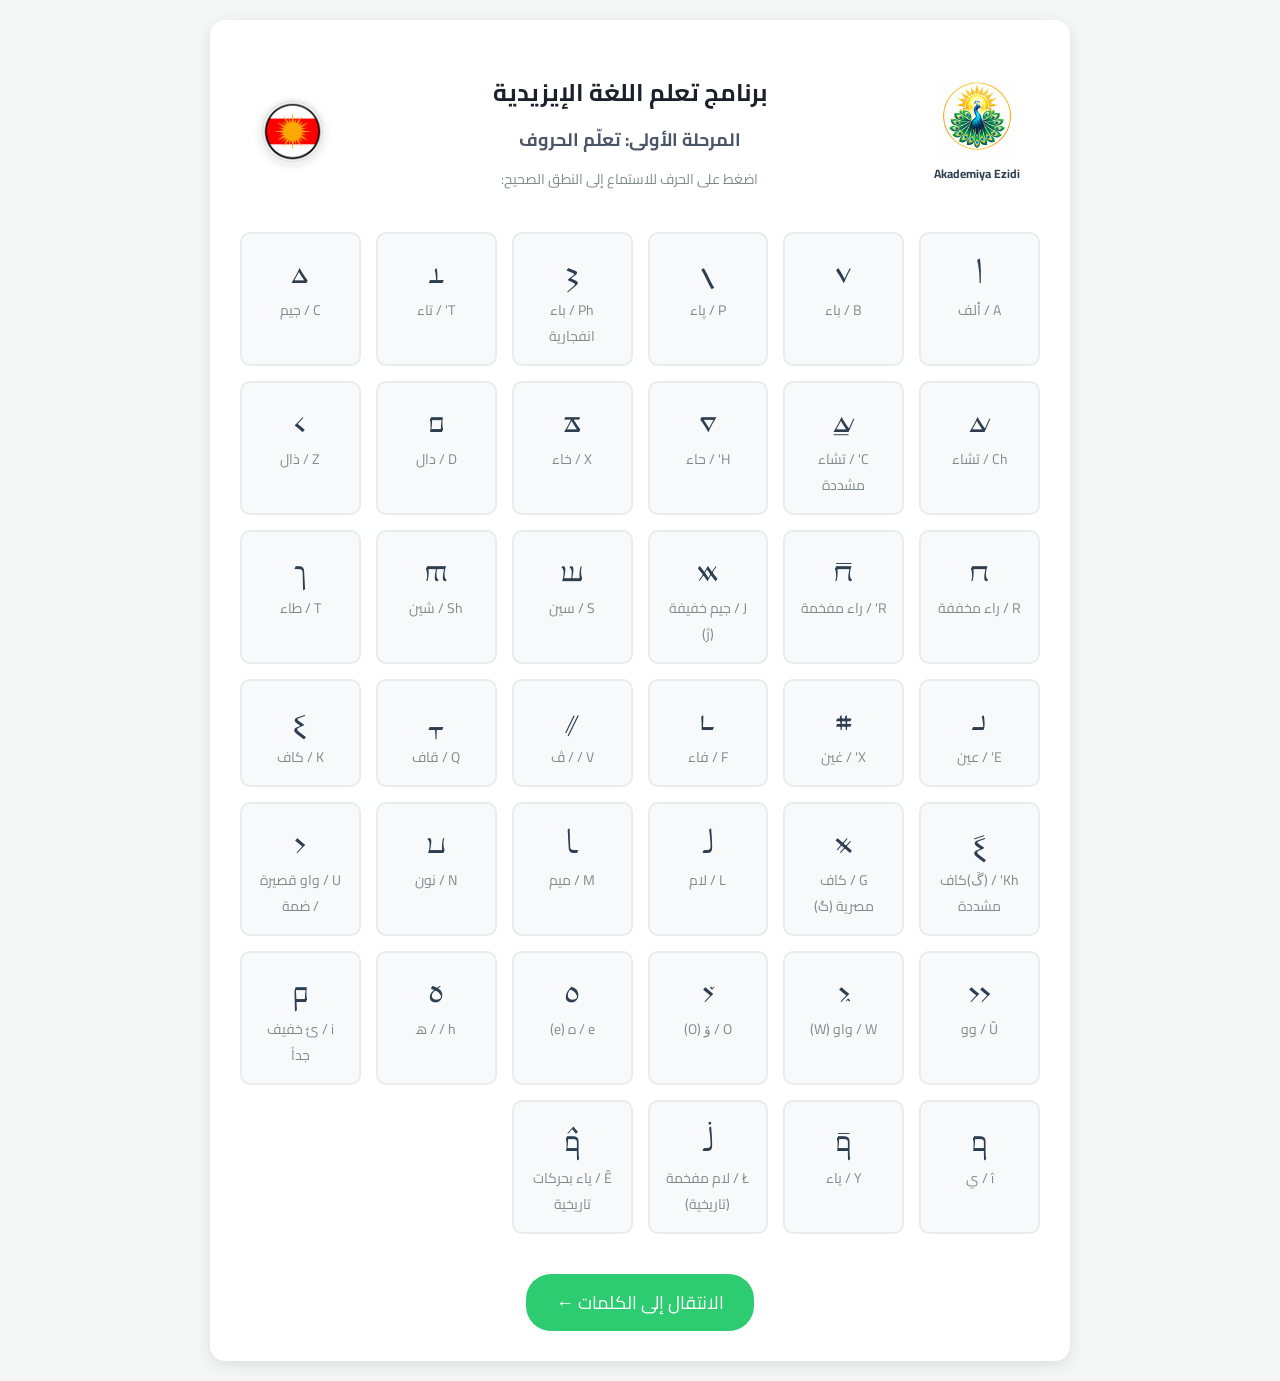
==== index.html @ 557326e5 "Update index.html" ====
<!DOCTYPE html>
<html lang="ku" dir="rtl">
<head>
    <meta charset="UTF-8">
    <meta name="viewport" content="width=device-width, initial-scale=1.0">
    <title>تعلم اللغة الإيزيدية</title>
    <link rel="stylesheet" href="style.css">

    <script async src="https://pagead2.googlesyndication.com/pagead/js/adsbygoogle.js?client=ca-pub-3516282666099519"
     crossorigin="anonymous"></script>
</head>
<body>

    <div class="container">

        <header class="main-header">
            <div class="header-logo-right">
                <img src="images/IMG_20260429_211917_056.jpg" alt="Logo">
                <div class="logo-subtext">Akademiya Ezidi</div>
            </div>

            <div class="header-text-center">
                <h1>برنامج تعلم اللغة الإيزيدية</h1>
                <h2>المرحلة الأولى: تعلّم الحروف</h2>
                <p>اضغط على الحرف للاستماع إلى النطق الصحيح:</p>
            </div>

            <div class="header-logo-left">
                <img src="images/images.jpeg" alt="Flag">
            </div>
        </header>

        <div id="letters-section" class="section active">
            <div class="grid-container" id="letters-grid"></div>
            <button class="btn" onclick="goToWords()">الانتقال إلى الكلمات ←</button>
        </div>

        <div id="words-section" class="section" style="display:none;">
            <h2>المرحلة الثانية: تعلّم الكلمات</h2>
            <p>اضغط على الكلمة للاستماع إلى نطقها:</p>
            <div class="grid-container" id="words-grid"></div>
            <button class="btn" onclick="goToQuiz()">الانتقال إلى الاختبار ←</button>
        </div>

        <div id="quiz-section" class="section" style="display:none;">
            <h2>المرحلة الثالثة: الاختبار (Test)</h2>
            <div class="quiz-container">
                <p id="quiz-question" style="font-size: 20px; font-weight: bold;"></p>
                <div id="quiz-word" class="yezidi-text" style="font-size: 48px; margin: 20px 0;"></div>
                <div class="options-grid" id="quiz-options"></div>
            </div>
            <div id="quiz-result" style="margin-top: 20px; font-size: 18px; font-weight: bold;"></div>
        </div>
    </div>

    <script src="script.js"></script>
</body>
</html>
---- style.css ----
@import url('https://fonts.googleapis.com/css2?family=Cairo:wght@200..1000&display=swap');

@font-face {
  font-family: 'Noto Serif Yezidi';
  src: url('/NotoSerifYezidi-VariableFont_wght.ttf') format('truetype');
  font-weight: 100 900;
  font-style: normal;
}

@font-face {
  font-family: 'YezidiFont';
  src: url('NotoSerifYezidi-VariableFont_wght.ttf') format('truetype');
  font-weight: normal;
  font-style: normal;
}

body {
    font-family: 'Cairo', 'Segoe UI', Tahoma, Geneva, Verdana, sans-serif;
    margin: 0;
    padding: 20px;
    background-color: #f4f7f6;
    min-height: 100vh;
    direction: rtl;
    text-align: center;
    color: #333;
}

.container {
    max-width: 800px;
    margin: 0 auto;
    background: white;
    padding: 30px;
    border-radius: 15px;
    box-shadow: 0 4px 15px rgba(0,0,0,0.1);
}

/* تنسيق الحاوية الرئيسية للهيدر */
.main-header {
    display: flex;
    justify-content: space-between; 
    align-items: center;            
    padding: 20px;
    background-color: #ffffff;      
    margin-bottom: 20px;
    gap: 15px;
}

/* تنسيق النصوص في المنتصف */
.header-text-center {
    text-align: center;
    flex-grow: 1;                   
}

.header-text-center h1 {
    font-size: 24px;
    color: #1a202c;
    margin: 0 0 8px 0;
}

.header-text-center h2 {
    font-size: 18px;
    color: #4a5568;
    margin: 0 0 10px 0;
}

.header-text-center p {
    margin: 0;
    font-size: 14px;
    color: #7f8c8d;
}

/* تنسيق الصور واللوجو */
.header-logo-right, .header-logo-left {
    display: flex;
    flex-direction: column;
    align-items: center;
    justify-content: center;
}

.header-logo-right img {
    max-height: 80px;
    width: auto;
    object-fit: contain;
}

/* النص تحت صورة الطاووس */
.logo-subtext {
    font-family: 'Cairo', sans-serif;
    font-size: 12px;
    font-weight: bold;
    color: #2c3e50;
    margin-top: 5px;
    white-space: nowrap;
}

.header-logo-left img {
    max-height: 65px;
    width: auto;
    object-fit: contain;
    border-radius: 50%;
    box-shadow: 0 2px 8px rgba(0,0,0,0.1);
}

/* تصميم كروت الحروف والكلمات */
.grid-container {
    display: grid;
    grid-template-columns: repeat(auto-fill, minmax(120px, 1fr));
    gap: 15px;
    margin: 20px 0;
}

.card {
    background: #f8f9fa;
    border: 2px solid #e9ecef;
    border-radius: 10px;
    padding: 15px;
    cursor: pointer;
    transition: all 0.2s ease;
}

.card:hover {
    transform: translateY(-3px);
    border-color: #3498db;
    background-color: #e8f4fd;
}

/* تفعيل الخط اليزيدي للرموز */
.yezidi-text {
    font-family: 'YezidiFont', 'Noto Serif Yezidi', sans-serif;
    font-size: 32px;
    color: #2c3e50;
    margin-bottom: 5px;
}

.translation {
    font-size: 14px;
    color: #7f8c8d;
}

/* أزرار التنقل */
.btn {
    background-color: #2ecc71;
    color: white;
    border: none;
    padding: 12px 30px;
    font-size: 18px;
    border-radius: 25px;
    cursor: pointer;
    margin-top: 20px;
    transition: background 0.2s;
    font-family: 'Cairo', sans-serif;
}

.btn:hover {
    background-color: #27ae60;
}

/* تنسيق قسم الاختبار */
.quiz-container {
    background: #f9f9f9;
    padding: 20px;
    border-radius: 10px;
    margin-top: 20px;
}

.options-grid {
    display: grid;
    grid-template-columns: 1fr 1fr;
    gap: 10px;
    margin-top: 20px;
}

.option-btn {
    background: white;
    border: 2px solid #bdc3c7;
    padding: 15px;
    font-size: 16px;
    border-radius: 8px;
    cursor: pointer;
    transition: all 0.2s;
    font-family: 'Cairo', sans-serif;
}

.option-btn:hover {
    border-color: #3498db;
    background: #f0f7fc;
}

/* تنسيق خاص بالجوال والشاشات الصغيرة */
@media (max-width: 600px) {
    body {
        padding: 10px;
    }

    .container {
        padding: 15px;
    }

    .main-header {
        flex-direction: column; 
        text-align: center;
        gap: 12px;
        padding: 10px 0;
    }

    /* تكبير وتوضيح اللوجوهات على الموبايل */
    .header-logo-right img {
        max-height: 90px; 
    }
    
    .header-logo-left img {
        max-height: 80px;
    }

    .header-text-center h1 {
        font-size: 20px;
    }

    .header-text-center h2 {
        font-size: 16px;
    }

    /* ضبط كروت الحروف لتظهر بشكل متناسق جداً عمودين في الموبايل */
    .grid-container {
        grid-template-columns: repeat(2, 1fr);
        gap: 12px;
    }
    
    .options-grid {
        grid-template-columns: 1fr; /* خيارات الاختبار تحت بعض في الموبايل */
    }
}
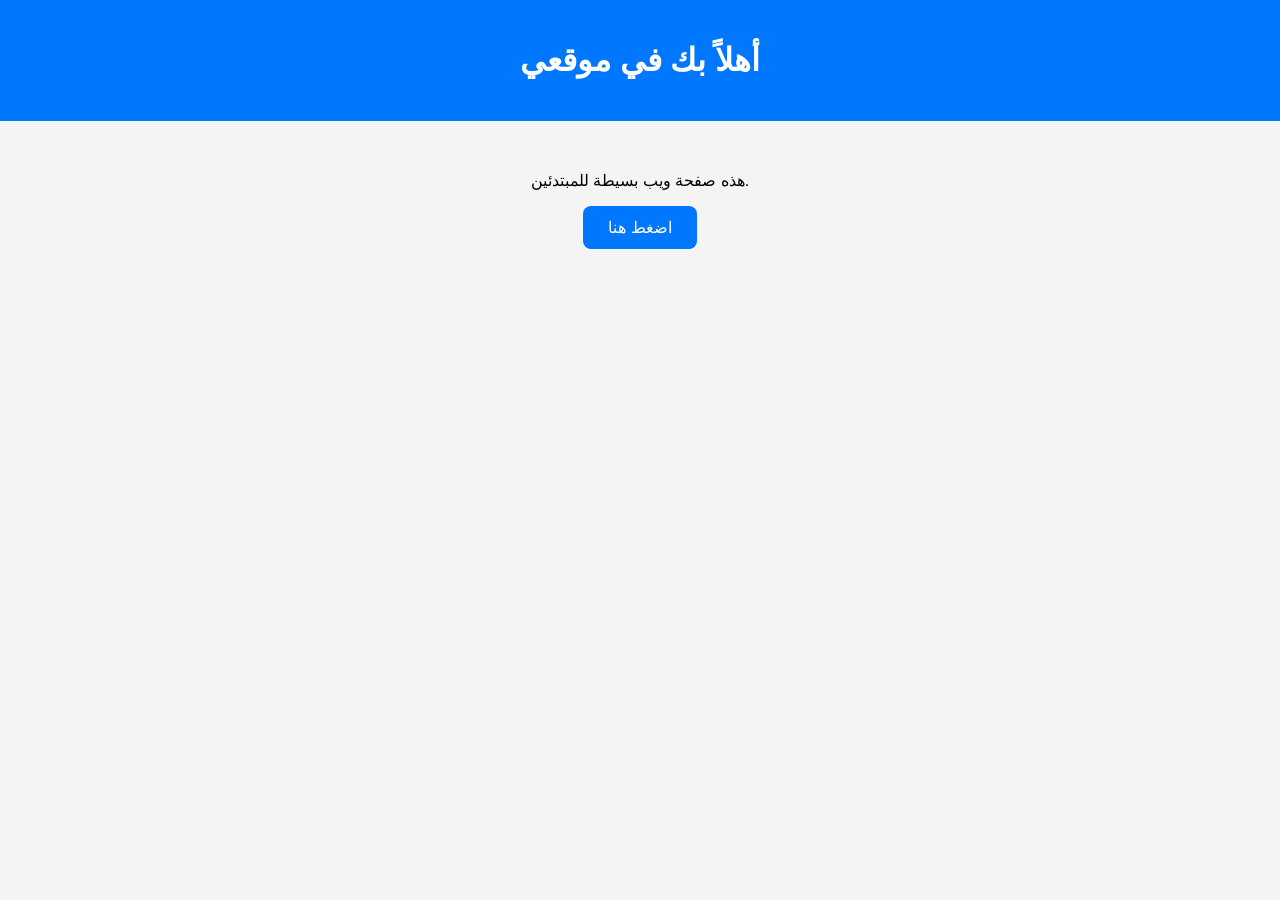
==== commit 7a3eb6e6: "Update index.html" ====
--- a/index.html
+++ b/index.html
@@ -1,58 +1,64 @@
 <!DOCTYPE html>
-<html lang="ku" dir="rtl">
+<html lang="ar">
 <head>
-    <meta charset="UTF-8">
-    <meta name="viewport" content="width=device-width, initial-scale=1.0">
-    <title>تعلم اللغة الإيزيدية</title>
-    <link rel="stylesheet" href="style.css">
+  <meta charset="UTF-8" />
+  <meta name="viewport" content="width=device-width, initial-scale=1.0" />
+  <title>موقعي البسيط</title>
 
-    <script async src="https://pagead2.googlesyndication.com/pagead/js/adsbygoogle.js?client=ca-pub-3516282666099519"
-     crossorigin="anonymous"></script>
+  <style>
+    body {
+      font-family: Arial, sans-serif;
+      background-color: #f4f4f4;
+      text-align: center;
+      margin: 0;
+      padding: 0;
+    }
+
+    header {
+      background-color: #0077ff;
+      color: white;
+      padding: 20px;
+    }
+
+    .container {
+      margin-top: 50px;
+    }
+
+    button {
+      background-color: #0077ff;
+      color: white;
+      border: none;
+      padding: 12px 25px;
+      border-radius: 8px;
+      cursor: pointer;
+      font-size: 16px;
+    }
+
+    button:hover {
+      background-color: #005bcc;
+    }
+  </style>
 </head>
+
 <body>
 
-    <div class="container">
+  <header>
+    <h1>أهلاً بك في موقعي</h1>
+  </header>
 
-        <header class="main-header">
-            <div class="header-logo-right">
-                <img src="images/IMG_20260429_211917_056.jpg" alt="Logo">
-                <div class="logo-subtext">Akademiya Ezidi</div>
-            </div>
+  <div class="container">
+    <p>هذه صفحة ويب بسيطة للمبتدئين.</p>
 
-            <div class="header-text-center">
-                <h1>برنامج تعلم اللغة الإيزيدية</h1>
-                <h2>المرحلة الأولى: تعلّم الحروف</h2>
-                <p>اضغط على الحرف للاستماع إلى النطق الصحيح:</p>
-            </div>
+    <button onclick="showMessage()">
+      اضغط هنا
+    </button>
+  </div>
 
-            <div class="header-logo-left">
-                <img src="images/images.jpeg" alt="Flag">
-            </div>
-        </header>
+  <script>
+    function showMessage() {
+      alert("مرحباً بك!");
+    }
+  </script>
 
-        <div id="letters-section" class="section active">
-            <div class="grid-container" id="letters-grid"></div>
-            <button class="btn" onclick="goToWords()">الانتقال إلى الكلمات ←</button>
-        </div>
-
-        <div id="words-section" class="section" style="display:none;">
-            <h2>المرحلة الثانية: تعلّم الكلمات</h2>
-            <p>اضغط على الكلمة للاستماع إلى نطقها:</p>
-            <div class="grid-container" id="words-grid"></div>
-            <button class="btn" onclick="goToQuiz()">الانتقال إلى الاختبار ←</button>
-        </div>
-
-        <div id="quiz-section" class="section" style="display:none;">
-            <h2>المرحلة الثالثة: الاختبار (Test)</h2>
-            <div class="quiz-container">
-                <p id="quiz-question" style="font-size: 20px; font-weight: bold;"></p>
-                <div id="quiz-word" class="yezidi-text" style="font-size: 48px; margin: 20px 0;"></div>
-                <div class="options-grid" id="quiz-options"></div>
-            </div>
-            <div id="quiz-result" style="margin-top: 20px; font-size: 18px; font-weight: bold;"></div>
-        </div>
-    </div>
-
-    <script src="script.js"></script>
 </body>
 </html>
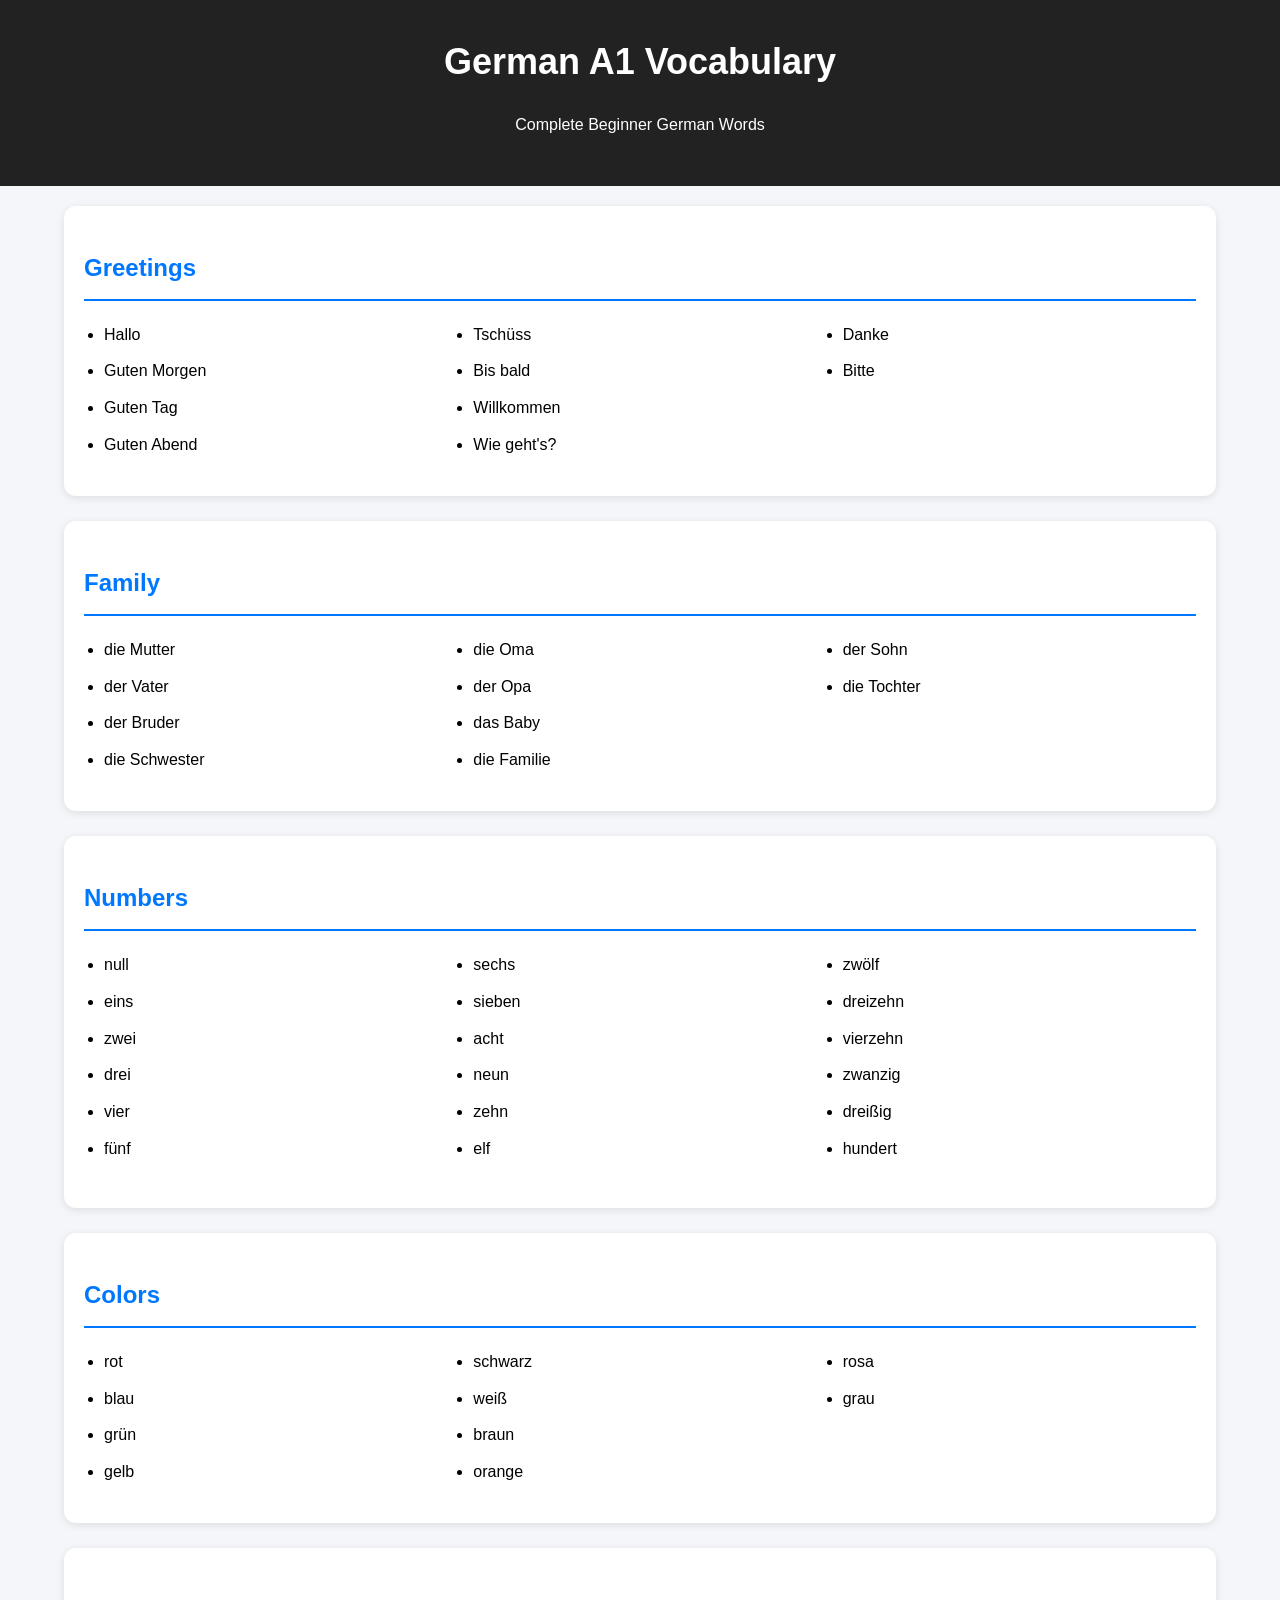
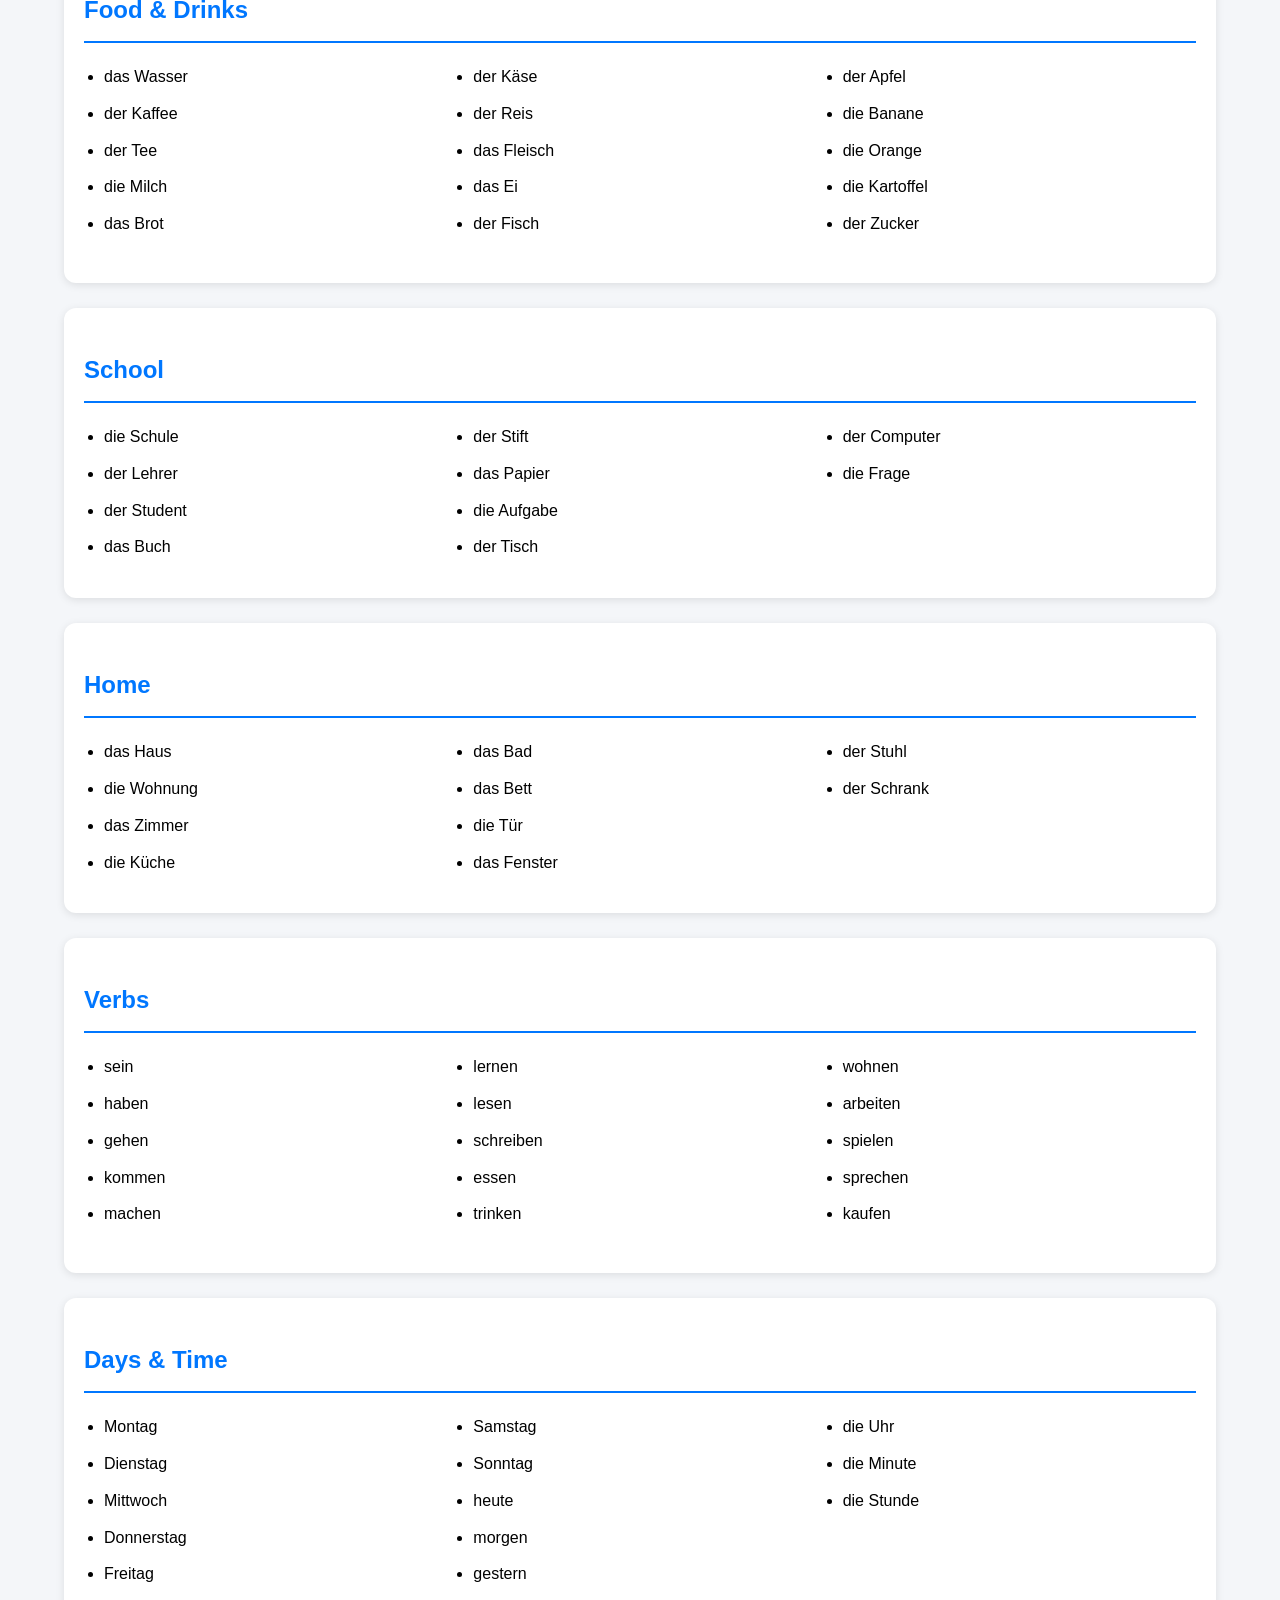
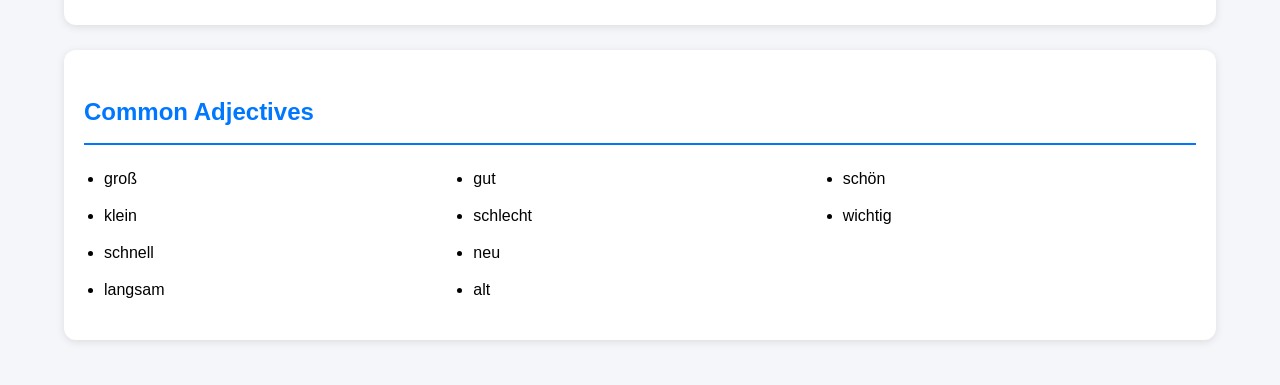
==== commit 6b794f7f: "Update index.html" ====
--- a/index.html
+++ b/index.html
@@ -1,64 +1,262 @@
 <!DOCTYPE html>
-<html lang="ar">
+<html lang="de" dir="ltr">
 <head>
-  <meta charset="UTF-8" />
-  <meta name="viewport" content="width=device-width, initial-scale=1.0" />
-  <title>موقعي البسيط</title>
+  <meta charset="UTF-8">
+  <meta name="viewport" content="width=device-width, initial-scale=1.0">
+  <title>German A1 Vocabulary</title>
 
   <style>
     body {
       font-family: Arial, sans-serif;
-      background-color: #f4f4f4;
-      text-align: center;
+      background: #f4f6f9;
       margin: 0;
       padding: 0;
+      line-height: 1.8;
     }
 
     header {
-      background-color: #0077ff;
+      background: #222;
       color: white;
+      text-align: center;
+      padding: 30px;
+    }
+
+    h1 {
+      margin: 0;
+      font-size: 36px;
+    }
+
+    .container {
+      width: 90%;
+      max-width: 1200px;
+      margin: auto;
       padding: 20px;
     }
 
-    .container {
-      margin-top: 50px;
-    }
-
-    button {
-      background-color: #0077ff;
-      color: white;
-      border: none;
-      padding: 12px 25px;
-      border-radius: 8px;
-      cursor: pointer;
-      font-size: 16px;
-    }
-
-    button:hover {
-      background-color: #005bcc;
+    .section {
+      background: white;
+      margin-bottom: 25px;
+      padding: 20px;
+      border-radius: 12px;
+      box-shadow: 0 2px 8px rgba(0,0,0,0.1);
+    }
+
+    .section h2 {
+      color: #0077ff;
+      border-bottom: 2px solid #0077ff;
+      padding-bottom: 10px;
+    }
+
+    ul {
+      columns: 3;
+      -webkit-columns: 3;
+      -moz-columns: 3;
+      padding-left: 20px;
+    }
+
+    li {
+      margin-bottom: 8px;
+    }
+
+    @media(max-width: 768px) {
+      ul {
+        columns: 1;
+      }
     }
   </style>
 </head>
 
 <body>
 
-  <header>
-    <h1>أهلاً بك في موقعي</h1>
-  </header>
-
-  <div class="container">
-    <p>هذه صفحة ويب بسيطة للمبتدئين.</p>
-
-    <button onclick="showMessage()">
-      اضغط هنا
-    </button>
-  </div>
-
-  <script>
-    function showMessage() {
-      alert("مرحباً بك!");
-    }
-  </script>
+<header>
+  <h1>German A1 Vocabulary</h1>
+  <p>Complete Beginner German Words</p>
+</header>
+
+<div class="container">
+
+  <div class="section">
+    <h2>Greetings</h2>
+    <ul>
+      <li>Hallo</li>
+      <li>Guten Morgen</li>
+      <li>Guten Tag</li>
+      <li>Guten Abend</li>
+      <li>Tschüss</li>
+      <li>Bis bald</li>
+      <li>Willkommen</li>
+      <li>Wie geht's?</li>
+      <li>Danke</li>
+      <li>Bitte</li>
+    </ul>
+  </div>
+
+  <div class="section">
+    <h2>Family</h2>
+    <ul>
+      <li>die Mutter</li>
+      <li>der Vater</li>
+      <li>der Bruder</li>
+      <li>die Schwester</li>
+      <li>die Oma</li>
+      <li>der Opa</li>
+      <li>das Baby</li>
+      <li>die Familie</li>
+      <li>der Sohn</li>
+      <li>die Tochter</li>
+    </ul>
+  </div>
+
+  <div class="section">
+    <h2>Numbers</h2>
+    <ul>
+      <li>null</li>
+      <li>eins</li>
+      <li>zwei</li>
+      <li>drei</li>
+      <li>vier</li>
+      <li>fünf</li>
+      <li>sechs</li>
+      <li>sieben</li>
+      <li>acht</li>
+      <li>neun</li>
+      <li>zehn</li>
+      <li>elf</li>
+      <li>zwölf</li>
+      <li>dreizehn</li>
+      <li>vierzehn</li>
+      <li>zwanzig</li>
+      <li>dreißig</li>
+      <li>hundert</li>
+    </ul>
+  </div>
+
+  <div class="section">
+    <h2>Colors</h2>
+    <ul>
+      <li>rot</li>
+      <li>blau</li>
+      <li>grün</li>
+      <li>gelb</li>
+      <li>schwarz</li>
+      <li>weiß</li>
+      <li>braun</li>
+      <li>orange</li>
+      <li>rosa</li>
+      <li>grau</li>
+    </ul>
+  </div>
+
+  <div class="section">
+    <h2>Food & Drinks</h2>
+    <ul>
+      <li>das Wasser</li>
+      <li>der Kaffee</li>
+      <li>der Tee</li>
+      <li>die Milch</li>
+      <li>das Brot</li>
+      <li>der Käse</li>
+      <li>der Reis</li>
+      <li>das Fleisch</li>
+      <li>das Ei</li>
+      <li>der Fisch</li>
+      <li>der Apfel</li>
+      <li>die Banane</li>
+      <li>die Orange</li>
+      <li>die Kartoffel</li>
+      <li>der Zucker</li>
+    </ul>
+  </div>
+
+  <div class="section">
+    <h2>School</h2>
+    <ul>
+      <li>die Schule</li>
+      <li>der Lehrer</li>
+      <li>der Student</li>
+      <li>das Buch</li>
+      <li>der Stift</li>
+      <li>das Papier</li>
+      <li>die Aufgabe</li>
+      <li>der Tisch</li>
+      <li>der Computer</li>
+      <li>die Frage</li>
+    </ul>
+  </div>
+
+  <div class="section">
+    <h2>Home</h2>
+    <ul>
+      <li>das Haus</li>
+      <li>die Wohnung</li>
+      <li>das Zimmer</li>
+      <li>die Küche</li>
+      <li>das Bad</li>
+      <li>das Bett</li>
+      <li>die Tür</li>
+      <li>das Fenster</li>
+      <li>der Stuhl</li>
+      <li>der Schrank</li>
+    </ul>
+  </div>
+
+  <div class="section">
+    <h2>Verbs</h2>
+    <ul>
+      <li>sein</li>
+      <li>haben</li>
+      <li>gehen</li>
+      <li>kommen</li>
+      <li>machen</li>
+      <li>lernen</li>
+      <li>lesen</li>
+      <li>schreiben</li>
+      <li>essen</li>
+      <li>trinken</li>
+      <li>wohnen</li>
+      <li>arbeiten</li>
+      <li>spielen</li>
+      <li>sprechen</li>
+      <li>kaufen</li>
+    </ul>
+  </div>
+
+  <div class="section">
+    <h2>Days & Time</h2>
+    <ul>
+      <li>Montag</li>
+      <li>Dienstag</li>
+      <li>Mittwoch</li>
+      <li>Donnerstag</li>
+      <li>Freitag</li>
+      <li>Samstag</li>
+      <li>Sonntag</li>
+      <li>heute</li>
+      <li>morgen</li>
+      <li>gestern</li>
+      <li>die Uhr</li>
+      <li>die Minute</li>
+      <li>die Stunde</li>
+    </ul>
+  </div>
+
+  <div class="section">
+    <h2>Common Adjectives</h2>
+    <ul>
+      <li>groß</li>
+      <li>klein</li>
+      <li>schnell</li>
+      <li>langsam</li>
+      <li>gut</li>
+      <li>schlecht</li>
+      <li>neu</li>
+      <li>alt</li>
+      <li>schön</li>
+      <li>wichtig</li>
+    </ul>
+  </div>
+
+</div>
 
 </body>
 </html>
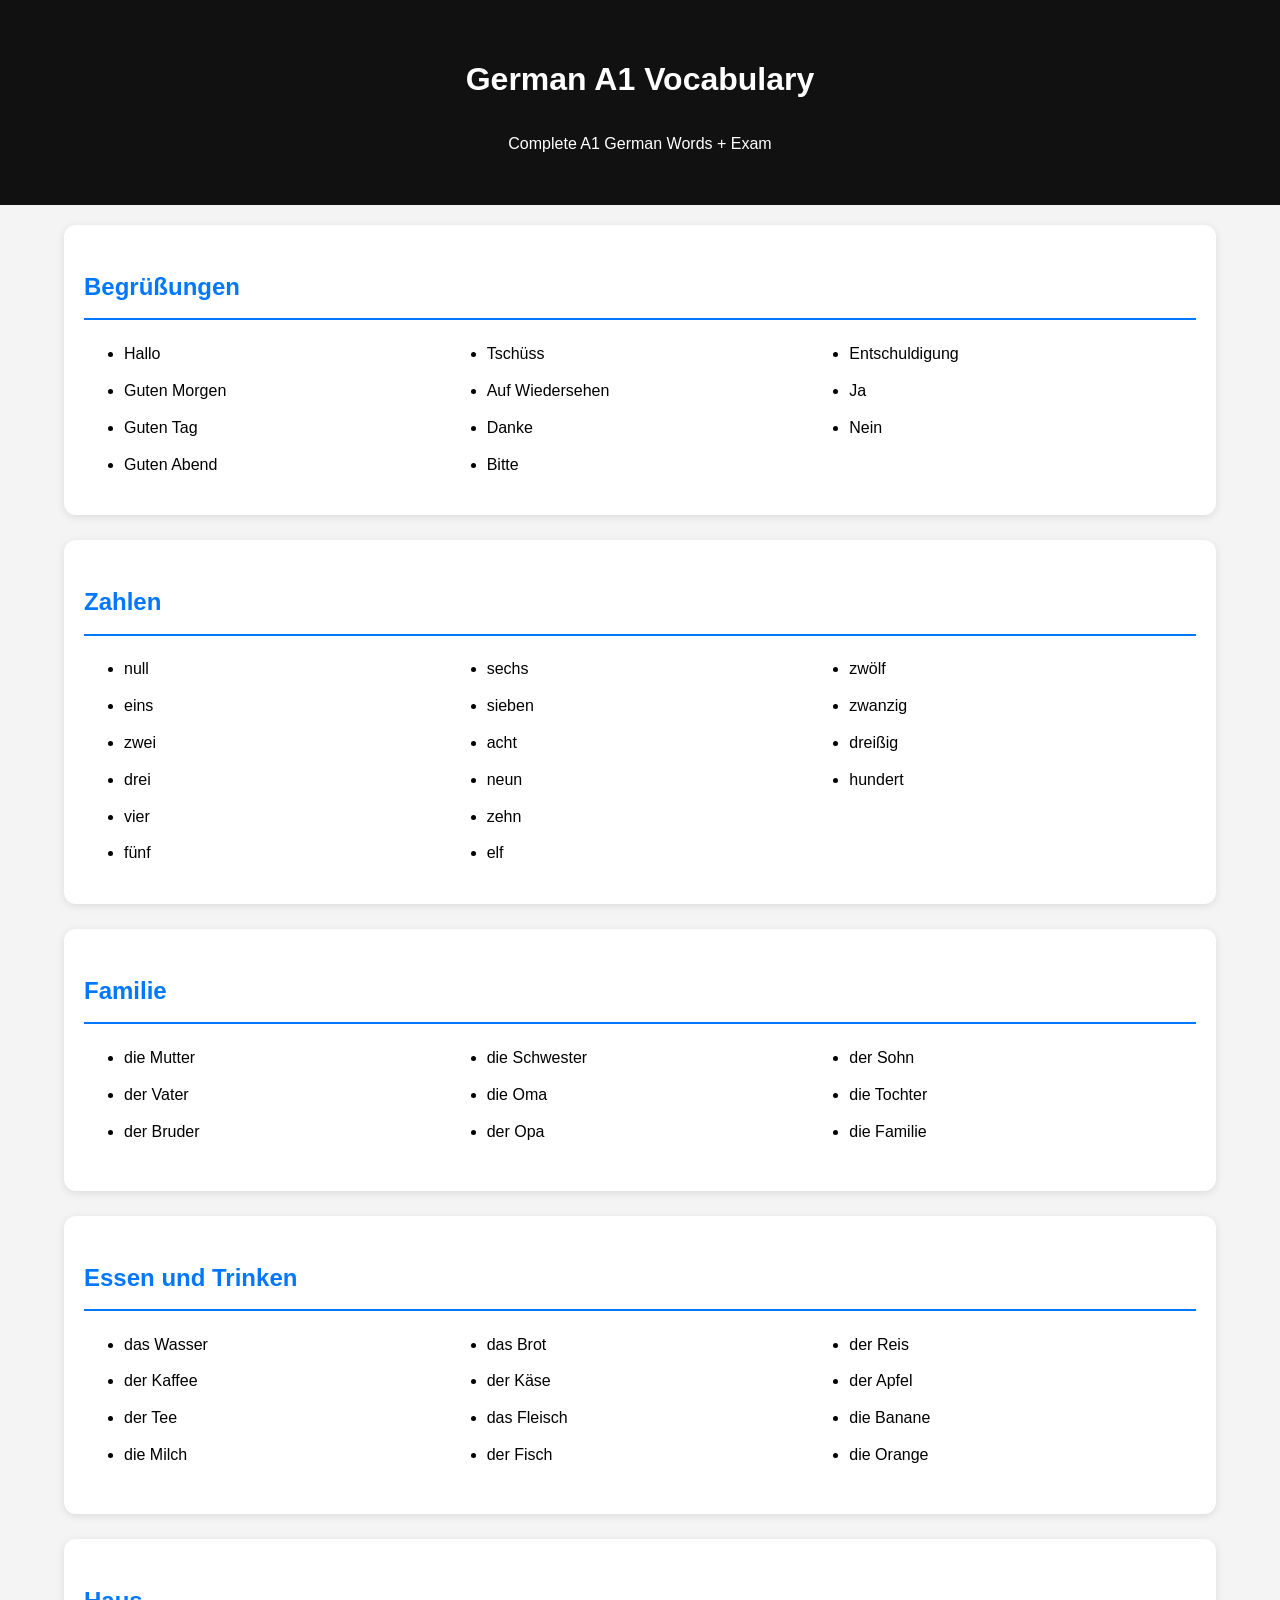
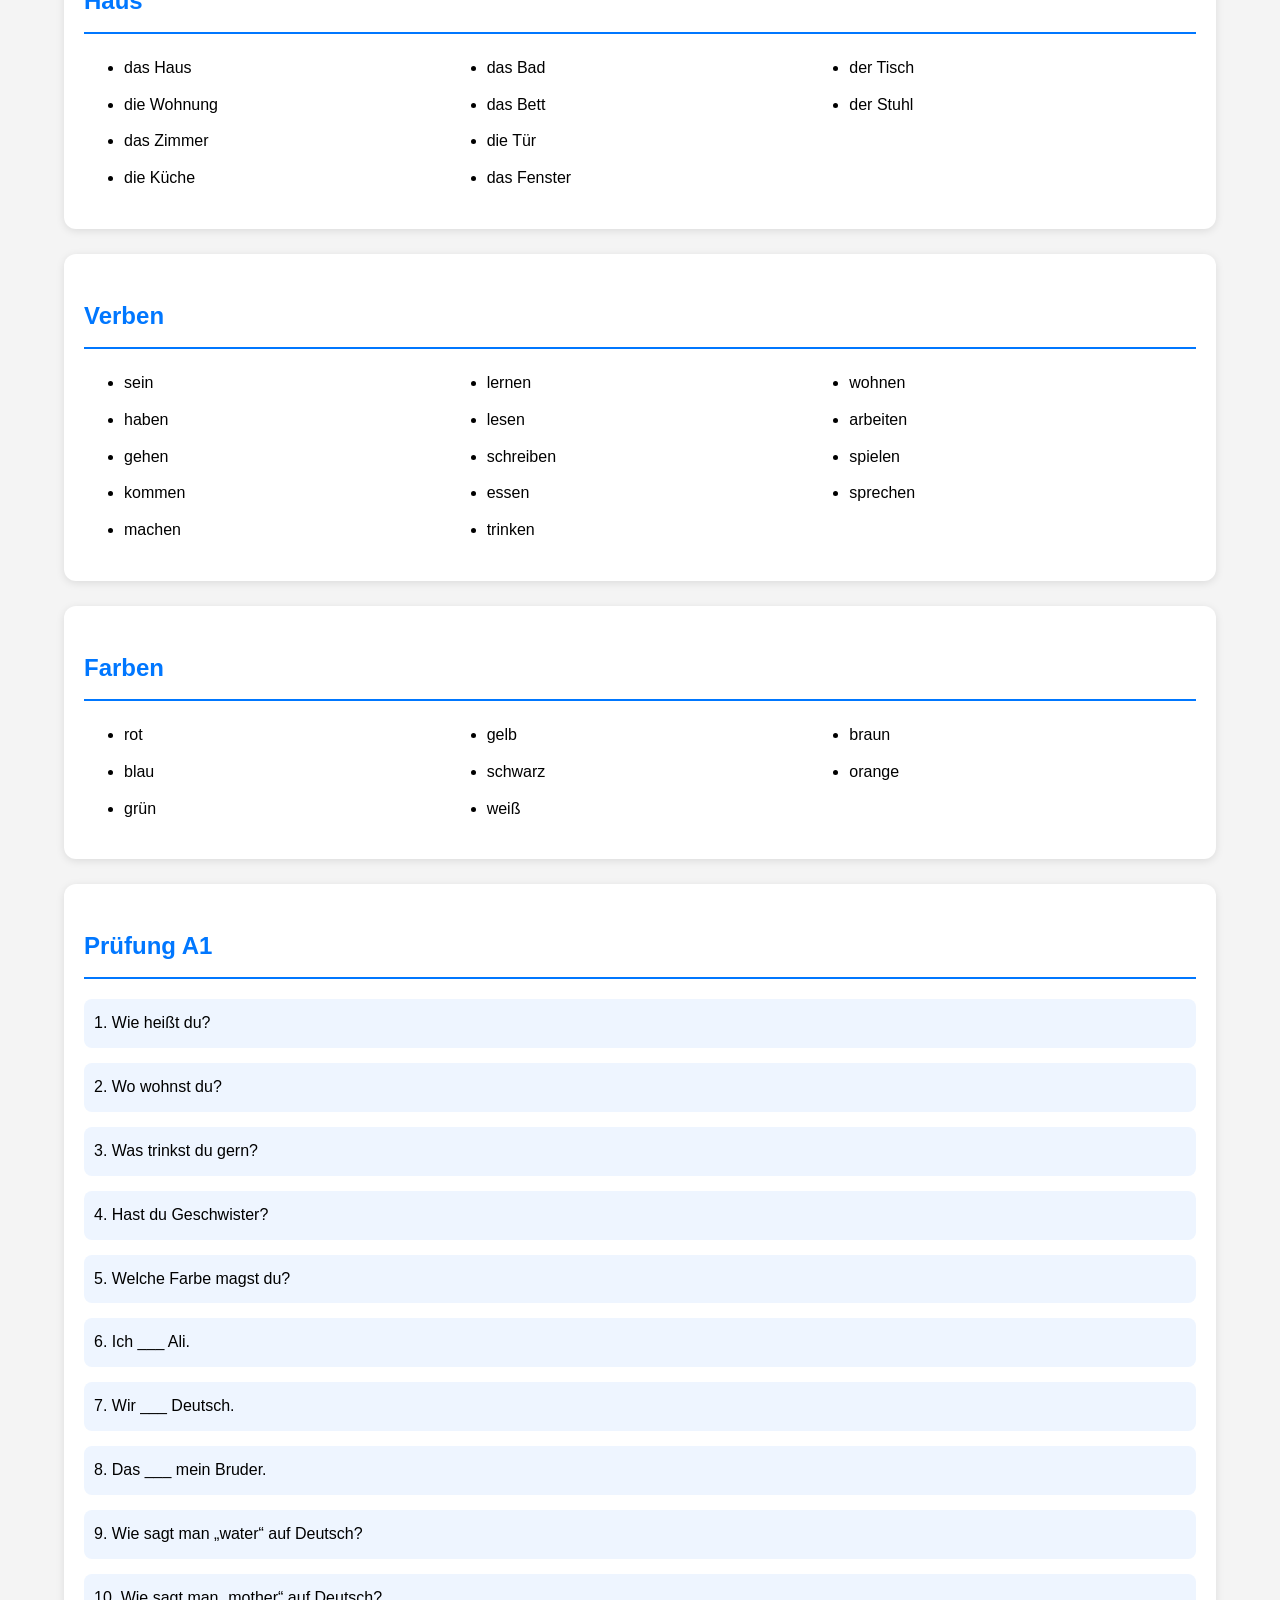
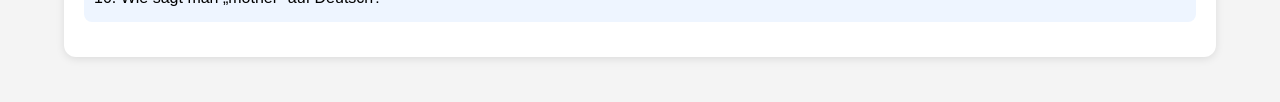
==== commit 06d6e6a3: "Update index.html" ====
--- a/index.html
+++ b/index.html
@@ -1,66 +1,66 @@
 <!DOCTYPE html>
-<html lang="de" dir="ltr">
+<html lang="de">
 <head>
   <meta charset="UTF-8">
   <meta name="viewport" content="width=device-width, initial-scale=1.0">
+
   <title>German A1 Vocabulary</title>
 
   <style>
-    body {
+    body{
       font-family: Arial, sans-serif;
-      background: #f4f6f9;
-      margin: 0;
-      padding: 0;
-      line-height: 1.8;
-    }
-
-    header {
-      background: #222;
-      color: white;
-      text-align: center;
-      padding: 30px;
-    }
-
-    h1 {
-      margin: 0;
-      font-size: 36px;
-    }
-
-    .container {
-      width: 90%;
-      max-width: 1200px;
-      margin: auto;
-      padding: 20px;
-    }
-
-    .section {
-      background: white;
-      margin-bottom: 25px;
-      padding: 20px;
-      border-radius: 12px;
-      box-shadow: 0 2px 8px rgba(0,0,0,0.1);
-    }
-
-    .section h2 {
-      color: #0077ff;
-      border-bottom: 2px solid #0077ff;
-      padding-bottom: 10px;
-    }
-
-    ul {
-      columns: 3;
-      -webkit-columns: 3;
-      -moz-columns: 3;
-      padding-left: 20px;
-    }
-
-    li {
-      margin-bottom: 8px;
-    }
-
-    @media(max-width: 768px) {
-      ul {
-        columns: 1;
+      background:#f4f4f4;
+      margin:0;
+      padding:0;
+      line-height:1.8;
+    }
+
+    header{
+      background:#111;
+      color:white;
+      text-align:center;
+      padding:30px;
+    }
+
+    .container{
+      width:90%;
+      max-width:1200px;
+      margin:auto;
+      padding:20px;
+    }
+
+    .section{
+      background:white;
+      margin-bottom:25px;
+      padding:20px;
+      border-radius:12px;
+      box-shadow:0 2px 8px rgba(0,0,0,0.1);
+    }
+
+    h2{
+      color:#0077ff;
+      border-bottom:2px solid #0077ff;
+      padding-bottom:10px;
+    }
+
+    ul{
+      columns:3;
+    }
+
+    li{
+      margin-bottom:8px;
+    }
+
+    .exam-question{
+      margin-bottom:15px;
+      padding:10px;
+      background:#eef5ff;
+      border-radius:8px;
+    }
+
+    @media(max-width:768px){
+      ul{
+        columns:1;
       }
     }
   </style>
@@ -70,45 +70,30 @@
 
 <header>
   <h1>German A1 Vocabulary</h1>
-  <p>Complete Beginner German Words</p>
+  <p>Complete A1 German Words + Exam</p>
 </header>
 
 <div class="container">
 
   <div class="section">
-    <h2>Greetings</h2>
+    <h2>Begrüßungen</h2>
     <ul>
       <li>Hallo</li>
       <li>Guten Morgen</li>
       <li>Guten Tag</li>
       <li>Guten Abend</li>
       <li>Tschüss</li>
-      <li>Bis bald</li>
-      <li>Willkommen</li>
-      <li>Wie geht's?</li>
+      <li>Auf Wiedersehen</li>
       <li>Danke</li>
       <li>Bitte</li>
-    </ul>
-  </div>
-
-  <div class="section">
-    <h2>Family</h2>
-    <ul>
-      <li>die Mutter</li>
-      <li>der Vater</li>
-      <li>der Bruder</li>
-      <li>die Schwester</li>
-      <li>die Oma</li>
-      <li>der Opa</li>
-      <li>das Baby</li>
-      <li>die Familie</li>
-      <li>der Sohn</li>
-      <li>die Tochter</li>
-    </ul>
-  </div>
-
-  <div class="section">
-    <h2>Numbers</h2>
+      <li>Entschuldigung</li>
+      <li>Ja</li>
+      <li>Nein</li>
+    </ul>
+  </div>
+
+  <div class="section">
+    <h2>Zahlen</h2>
     <ul>
       <li>null</li>
       <li>eins</li>
@@ -123,8 +108,6 @@
       <li>zehn</li>
       <li>elf</li>
       <li>zwölf</li>
-      <li>dreizehn</li>
-      <li>vierzehn</li>
       <li>zwanzig</li>
       <li>dreißig</li>
       <li>hundert</li>
@@ -132,23 +115,22 @@
   </div>
 
   <div class="section">
-    <h2>Colors</h2>
-    <ul>
-      <li>rot</li>
-      <li>blau</li>
-      <li>grün</li>
-      <li>gelb</li>
-      <li>schwarz</li>
-      <li>weiß</li>
-      <li>braun</li>
-      <li>orange</li>
-      <li>rosa</li>
-      <li>grau</li>
-    </ul>
-  </div>
-
-  <div class="section">
-    <h2>Food & Drinks</h2>
+    <h2>Familie</h2>
+    <ul>
+      <li>die Mutter</li>
+      <li>der Vater</li>
+      <li>der Bruder</li>
+      <li>die Schwester</li>
+      <li>die Oma</li>
+      <li>der Opa</li>
+      <li>der Sohn</li>
+      <li>die Tochter</li>
+      <li>die Familie</li>
+    </ul>
+  </div>
+
+  <div class="section">
+    <h2>Essen und Trinken</h2>
     <ul>
       <li>das Wasser</li>
       <li>der Kaffee</li>
@@ -156,36 +138,17 @@
       <li>die Milch</li>
       <li>das Brot</li>
       <li>der Käse</li>
+      <li>das Fleisch</li>
+      <li>der Fisch</li>
       <li>der Reis</li>
-      <li>das Fleisch</li>
-      <li>das Ei</li>
-      <li>der Fisch</li>
       <li>der Apfel</li>
       <li>die Banane</li>
       <li>die Orange</li>
-      <li>die Kartoffel</li>
-      <li>der Zucker</li>
-    </ul>
-  </div>
-
-  <div class="section">
-    <h2>School</h2>
-    <ul>
-      <li>die Schule</li>
-      <li>der Lehrer</li>
-      <li>der Student</li>
-      <li>das Buch</li>
-      <li>der Stift</li>
-      <li>das Papier</li>
-      <li>die Aufgabe</li>
-      <li>der Tisch</li>
-      <li>der Computer</li>
-      <li>die Frage</li>
-    </ul>
-  </div>
-
-  <div class="section">
-    <h2>Home</h2>
+    </ul>
+  </div>
+
+  <div class="section">
+    <h2>Haus</h2>
     <ul>
       <li>das Haus</li>
       <li>die Wohnung</li>
@@ -195,13 +158,13 @@
       <li>das Bett</li>
       <li>die Tür</li>
       <li>das Fenster</li>
+      <li>der Tisch</li>
       <li>der Stuhl</li>
-      <li>der Schrank</li>
-    </ul>
-  </div>
-
-  <div class="section">
-    <h2>Verbs</h2>
+    </ul>
+  </div>
+
+  <div class="section">
+    <h2>Verben</h2>
     <ul>
       <li>sein</li>
       <li>haben</li>
@@ -217,43 +180,66 @@
       <li>arbeiten</li>
       <li>spielen</li>
       <li>sprechen</li>
-      <li>kaufen</li>
-    </ul>
-  </div>
-
-  <div class="section">
-    <h2>Days & Time</h2>
-    <ul>
-      <li>Montag</li>
-      <li>Dienstag</li>
-      <li>Mittwoch</li>
-      <li>Donnerstag</li>
-      <li>Freitag</li>
-      <li>Samstag</li>
-      <li>Sonntag</li>
-      <li>heute</li>
-      <li>morgen</li>
-      <li>gestern</li>
-      <li>die Uhr</li>
-      <li>die Minute</li>
-      <li>die Stunde</li>
-    </ul>
-  </div>
-
-  <div class="section">
-    <h2>Common Adjectives</h2>
-    <ul>
-      <li>groß</li>
-      <li>klein</li>
-      <li>schnell</li>
-      <li>langsam</li>
-      <li>gut</li>
-      <li>schlecht</li>
-      <li>neu</li>
-      <li>alt</li>
-      <li>schön</li>
-      <li>wichtig</li>
-    </ul>
+    </ul>
+  </div>
+
+  <div class="section">
+    <h2>Farben</h2>
+    <ul>
+      <li>rot</li>
+      <li>blau</li>
+      <li>grün</li>
+      <li>gelb</li>
+      <li>schwarz</li>
+      <li>weiß</li>
+      <li>braun</li>
+      <li>orange</li>
+    </ul>
+  </div>
+
+  <div class="section">
+    <h2>Prüfung A1</h2>
+
+    <div class="exam-question">
+      1. Wie heißt du?
+    </div>
+
+    <div class="exam-question">
+      2. Wo wohnst du?
+    </div>
+
+    <div class="exam-question">
+      3. Was trinkst du gern?
+    </div>
+
+    <div class="exam-question">
+      4. Hast du Geschwister?
+    </div>
+
+    <div class="exam-question">
+      5. Welche Farbe magst du?
+    </div>
+
+    <div class="exam-question">
+      6. Ich ___ Ali.
+    </div>
+
+    <div class="exam-question">
+      7. Wir ___ Deutsch.
+    </div>
+
+    <div class="exam-question">
+      8. Das ___ mein Bruder.
+    </div>
+
+    <div class="exam-question">
+      9. Wie sagt man „water“ auf Deutsch?
+    </div>
+
+    <div class="exam-question">
+      10. Wie sagt man „mother“ auf Deutsch?
+    </div>
+
   </div>
 
 </div>
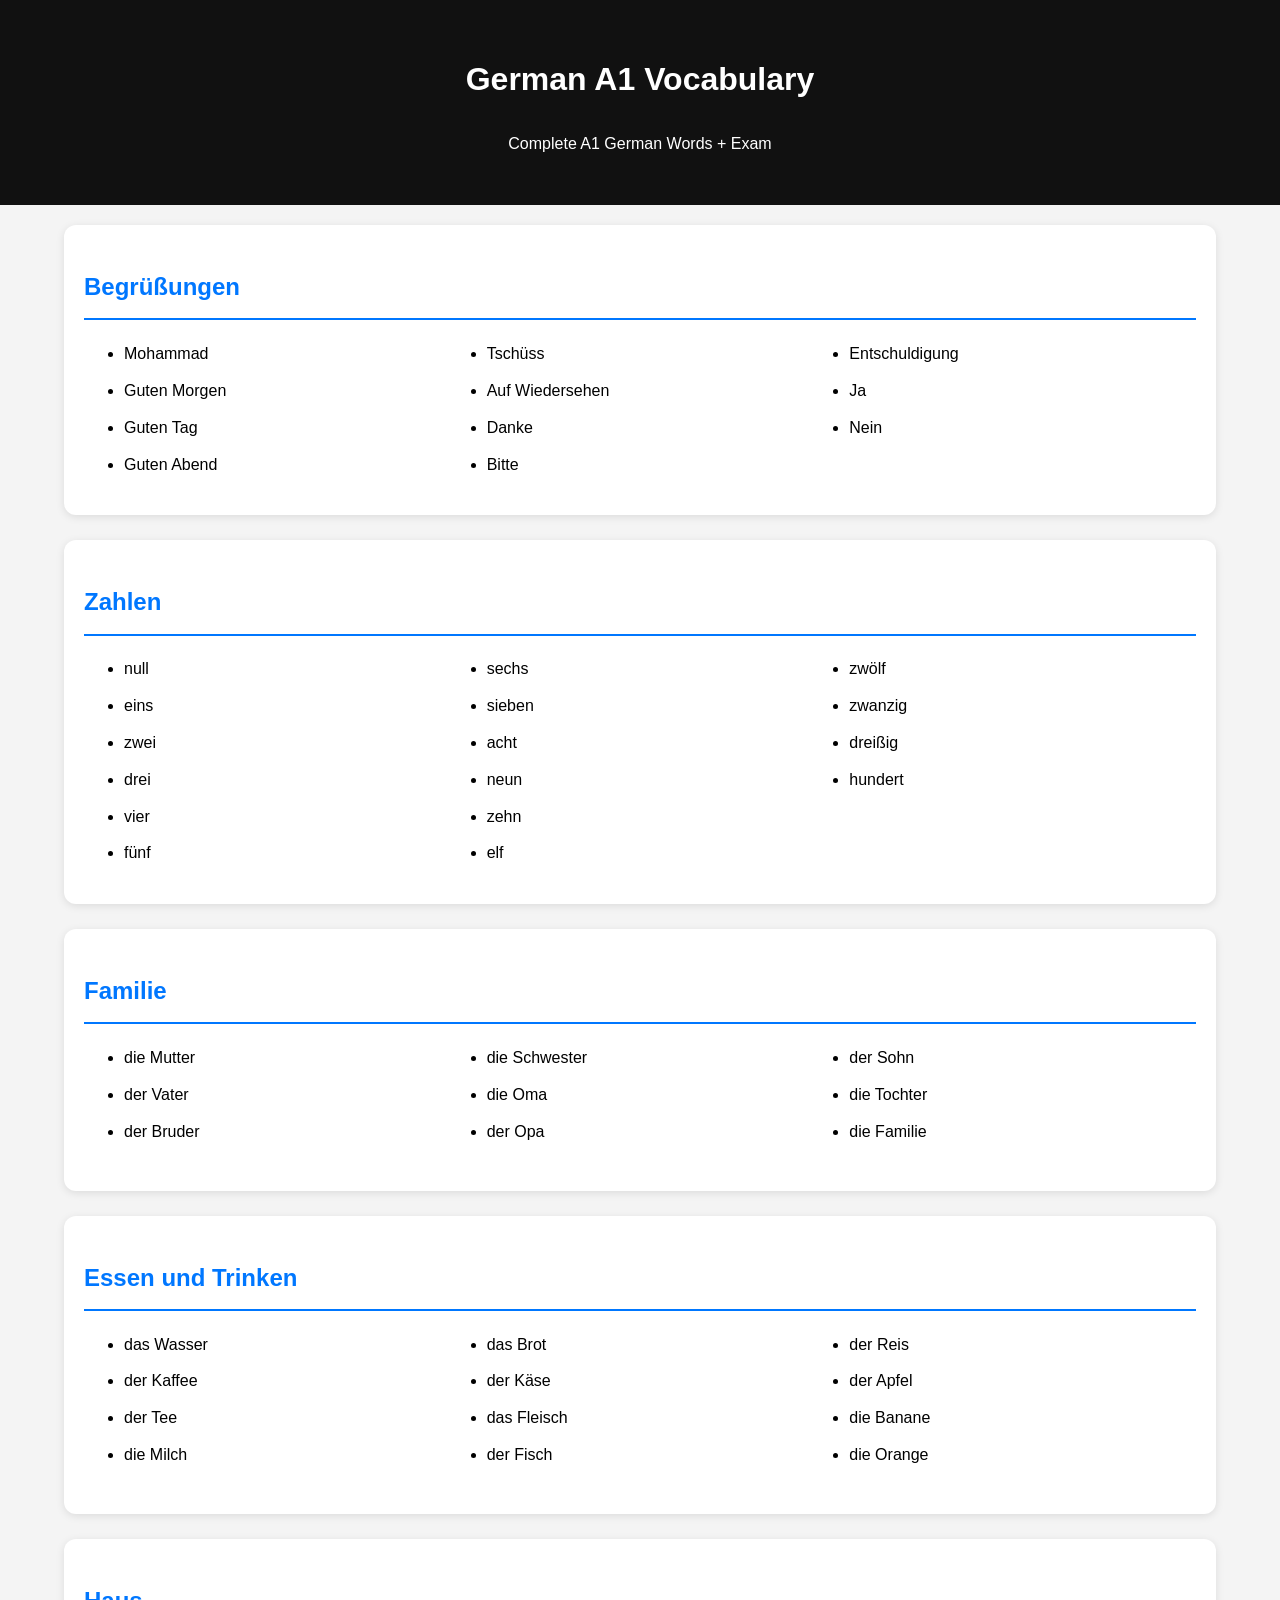
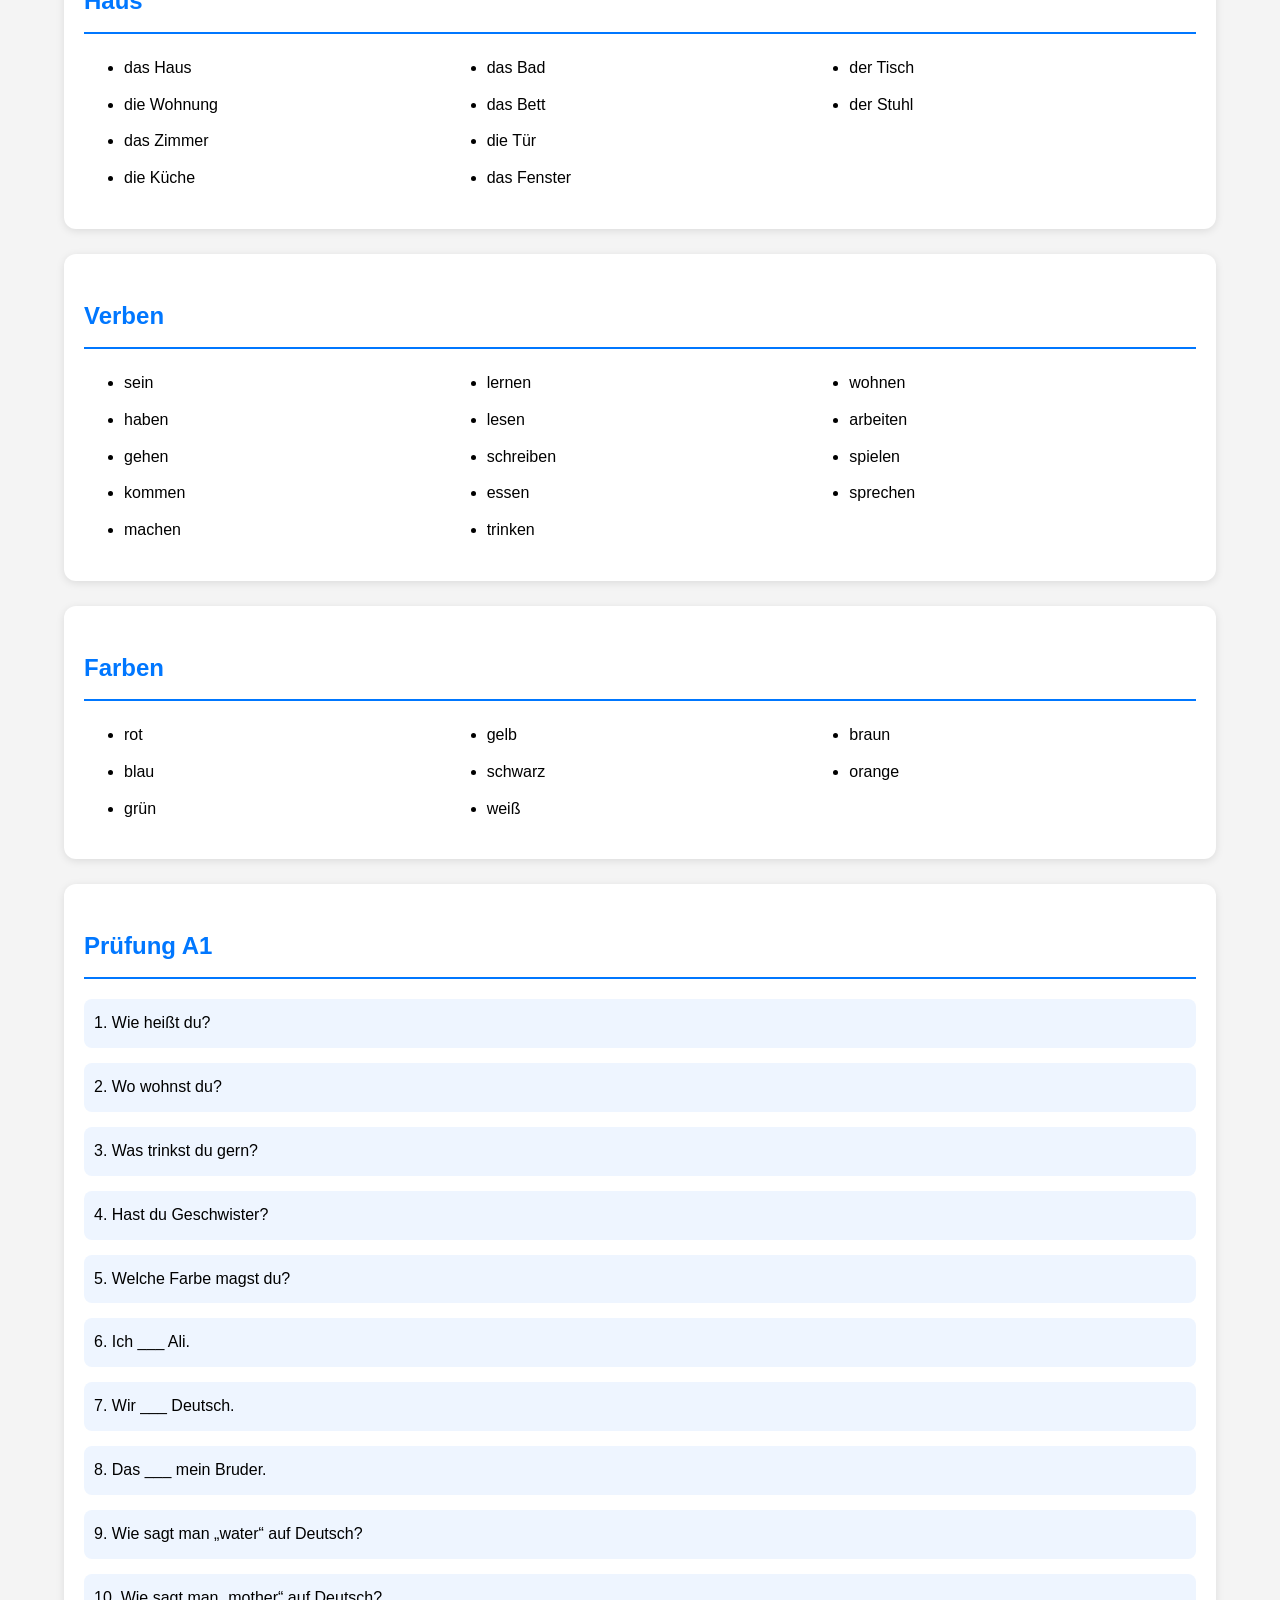
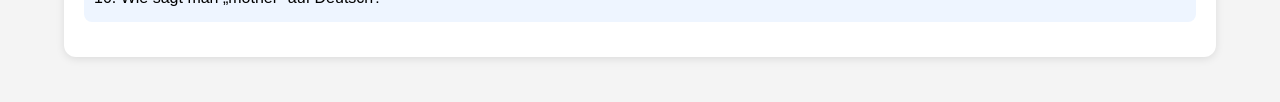
==== commit 04d04b22: "Update index.html" ====
--- a/index.html
+++ b/index.html
@@ -78,7 +78,7 @@
   <div class="section">
     <h2>Begrüßungen</h2>
     <ul>
-      <li>Hallo</li>
+      <li>Mohammad</li>
       <li>Guten Morgen</li>
       <li>Guten Tag</li>
       <li>Guten Abend</li>
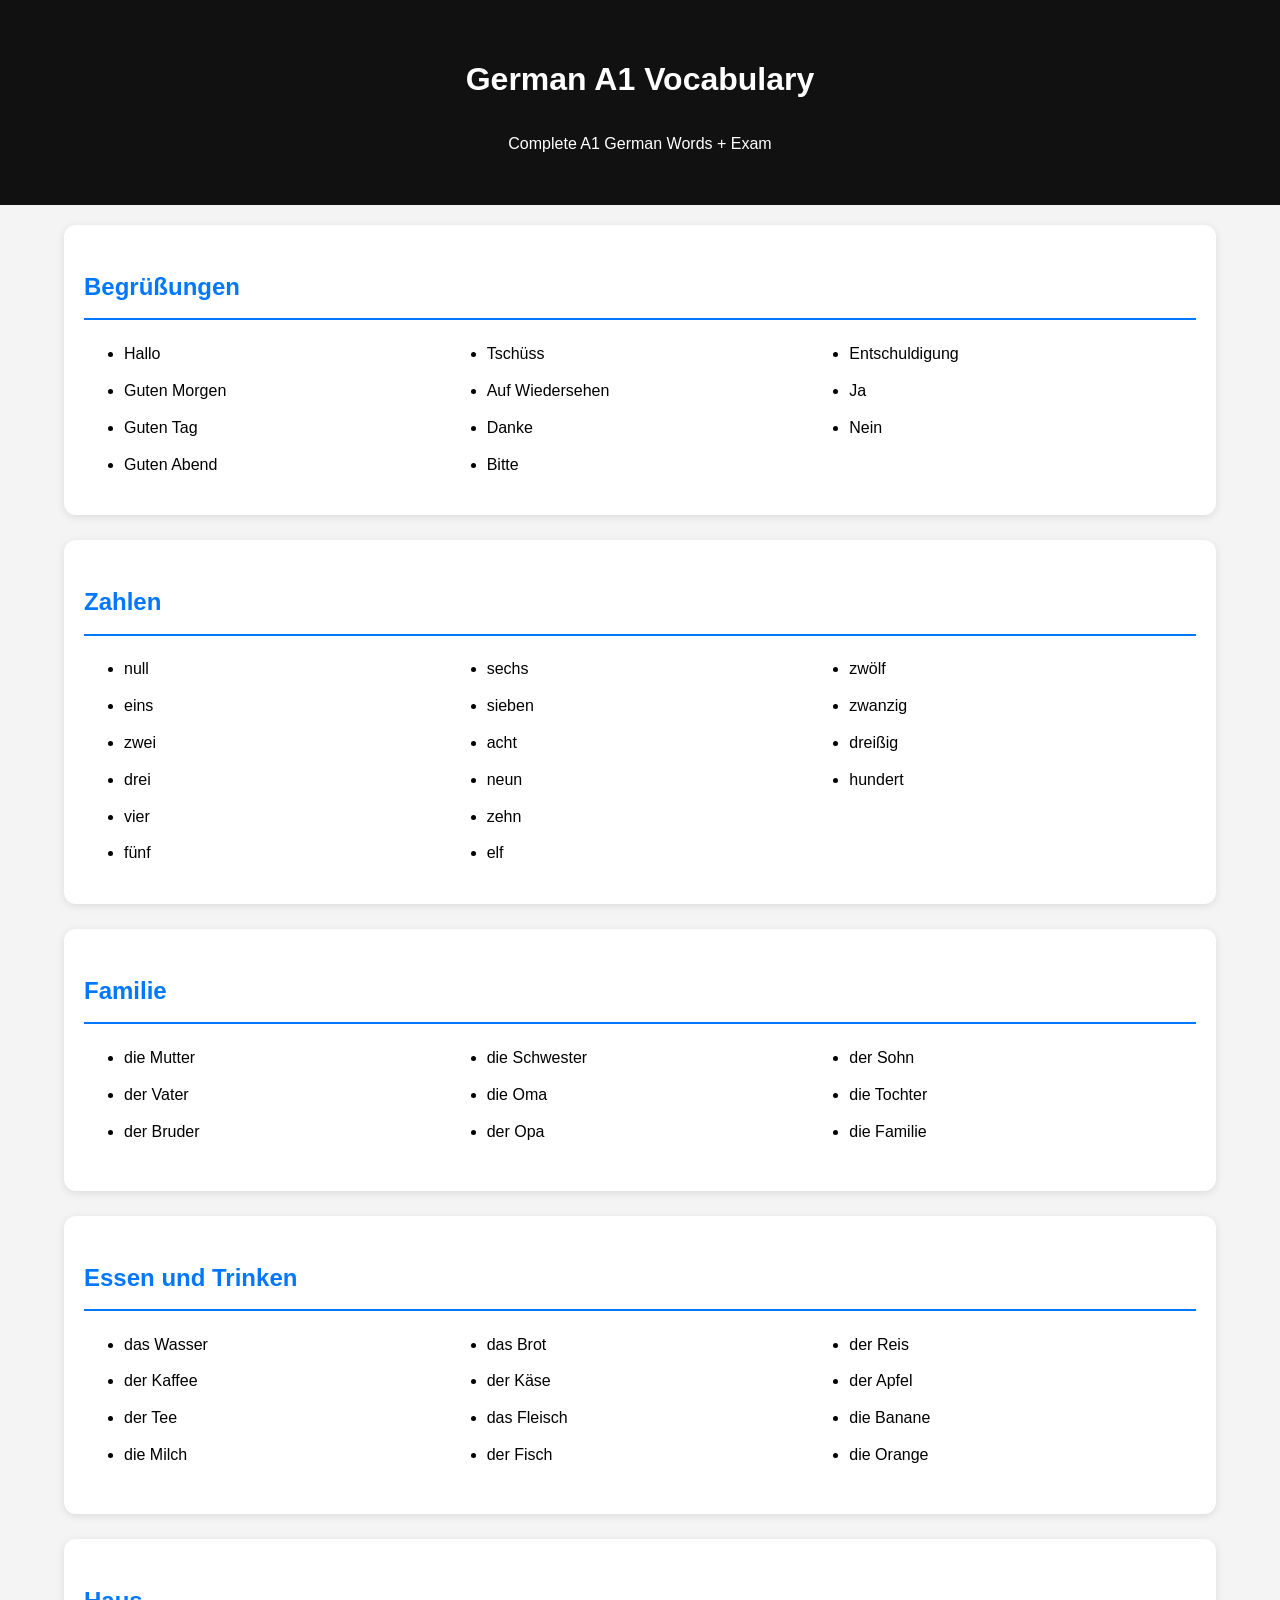
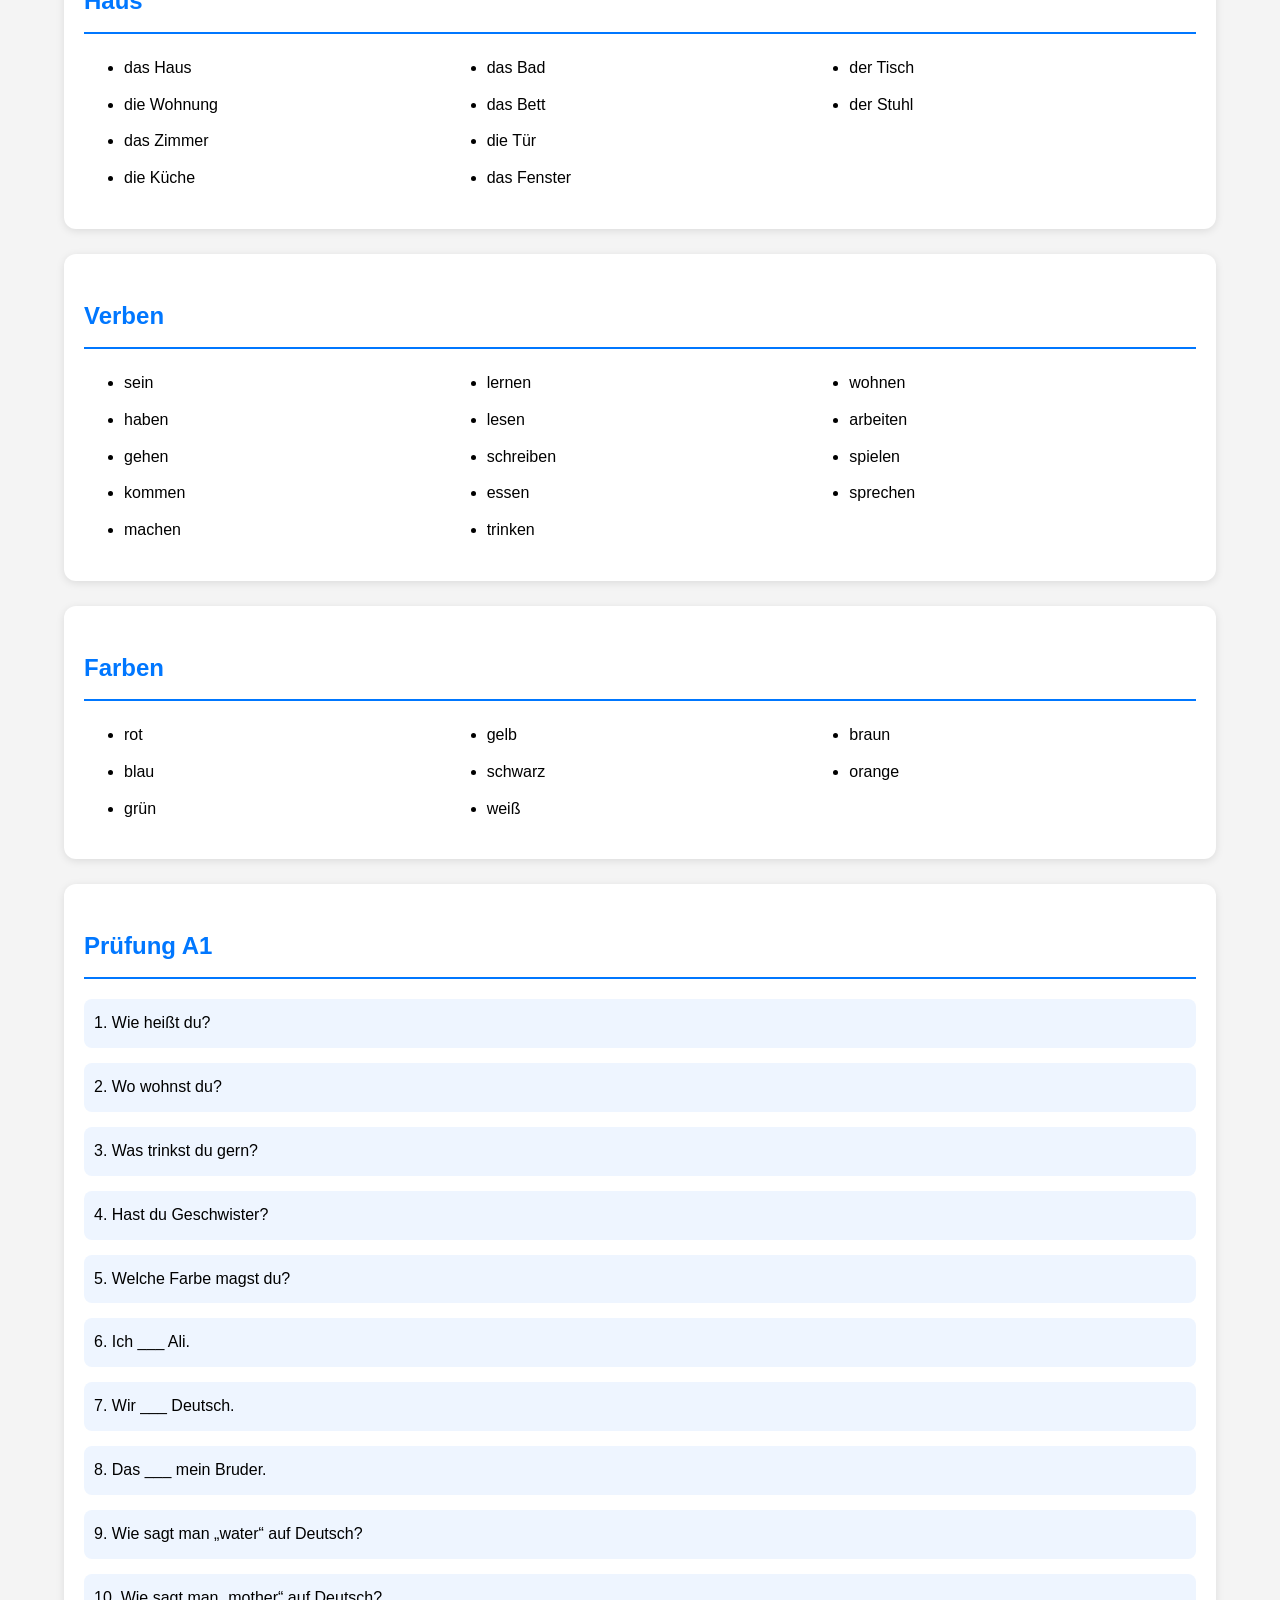
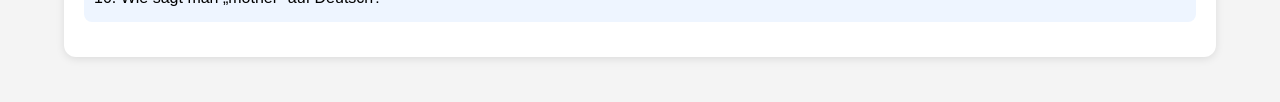
==== commit 9bded3ff: "Update index.html" ====
--- a/index.html
+++ b/index.html
@@ -78,7 +78,7 @@
   <div class="section">
     <h2>Begrüßungen</h2>
     <ul>
-      <li>Mohammad</li>
+      <li>Hallo</li>
       <li>Guten Morgen</li>
       <li>Guten Tag</li>
       <li>Guten Abend</li>
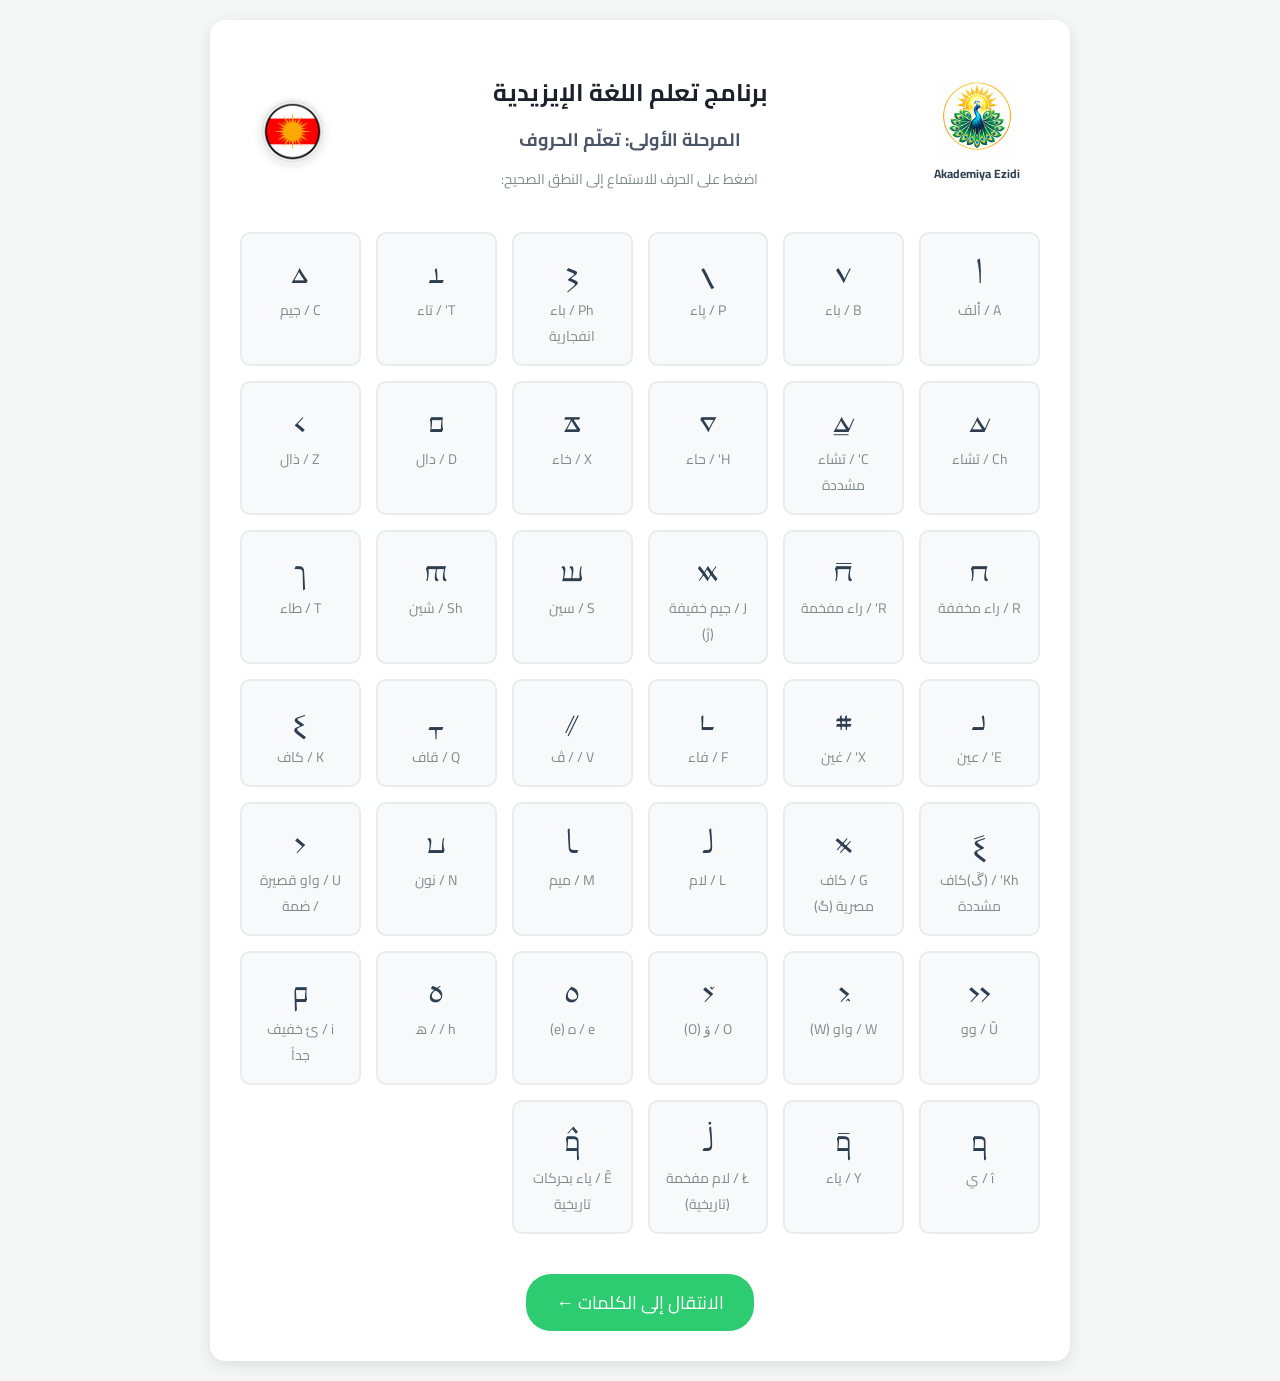
==== commit 356ae6d3: "Update index.html" ====
--- a/index.html
+++ b/index.html
@@ -1,248 +1,58 @@
 <!DOCTYPE html>
-<html lang="de">
+<html lang="ku" dir="rtl">
 <head>
-  <meta charset="UTF-8">
-  <meta name="viewport" content="width=device-width, initial-scale=1.0">
+    <meta charset="UTF-8">
+    <meta name="viewport" content="width=device-width, initial-scale=1.0">
+    <title>تعلم اللغة الإيزيدية</title>
+    <link rel="stylesheet" href="style.css">
 
-  <title>German A1 Vocabulary</title>
-
-  <style>
-    body{
-      font-family: Arial, sans-serif;
-      background:#f4f4f4;
-      margin:0;
-      padding:0;
-      line-height:1.8;
-    }
-
-    header{
-      background:#111;
-      color:white;
-      text-align:center;
-      padding:30px;
-    }
-
-    .container{
-      width:90%;
-      max-width:1200px;
-      margin:auto;
-      padding:20px;
-    }
-
-    .section{
-      background:white;
-      margin-bottom:25px;
-      padding:20px;
-      border-radius:12px;
-      box-shadow:0 2px 8px rgba(0,0,0,0.1);
-    }
-
-    h2{
-      color:#0077ff;
-      border-bottom:2px solid #0077ff;
-      padding-bottom:10px;
-    }
-
-    ul{
-      columns:3;
-    }
-
-    li{
-      margin-bottom:8px;
-    }
-
-    .exam-question{
-      margin-bottom:15px;
-      padding:10px;
-      background:#eef5ff;
-      border-radius:8px;
-    }
-
-    @media(max-width:768px){
-      ul{
-        columns:1;
-      }
-    }
-  </style>
+    <script async src="https://pagead2.googlesyndication.com/pagead/js/adsbygoogle.js?client=ca-pub-3516282666099519"
+     crossorigin="anonymous"></script>
 </head>
-
 <body>
 
-<header>
-  <h1>German A1 Vocabulary</h1>
-  <p>Complete A1 German Words + Exam</p>
-</header>
+    <div class="container">
 
-<div class="container">
+        <header class="main-header">
+            <div class="header-logo-right">
+                <img src="images/IMG_20260429_211917_056.jpg" alt="Logo">
+                <div class="logo-subtext">Akademiya Ezidi</div>
+            </div>
 
-  <div class="section">
-    <h2>Begrüßungen</h2>
-    <ul>
-      <li>Hallo</li>
-      <li>Guten Morgen</li>
-      <li>Guten Tag</li>
-      <li>Guten Abend</li>
-      <li>Tschüss</li>
-      <li>Auf Wiedersehen</li>
-      <li>Danke</li>
-      <li>Bitte</li>
-      <li>Entschuldigung</li>
-      <li>Ja</li>
-      <li>Nein</li>
-    </ul>
-  </div>
+            <div class="header-text-center">
+                <h1>برنامج تعلم اللغة الإيزيدية</h1>
+                <h2>المرحلة الأولى: تعلّم الحروف</h2>
+                <p>اضغط على الحرف للاستماع إلى النطق الصحيح:</p>
+            </div>
 
-  <div class="section">
-    <h2>Zahlen</h2>
-    <ul>
-      <li>null</li>
-      <li>eins</li>
-      <li>zwei</li>
-      <li>drei</li>
-      <li>vier</li>
-      <li>fünf</li>
-      <li>sechs</li>
-      <li>sieben</li>
-      <li>acht</li>
-      <li>neun</li>
-      <li>zehn</li>
-      <li>elf</li>
-      <li>zwölf</li>
-      <li>zwanzig</li>
-      <li>dreißig</li>
-      <li>hundert</li>
-    </ul>
-  </div>
+            <div class="header-logo-left">
+                <img src="images/images.jpeg" alt="Flag">
+            </div>
+        </header>
 
-  <div class="section">
-    <h2>Familie</h2>
-    <ul>
-      <li>die Mutter</li>
-      <li>der Vater</li>
-      <li>der Bruder</li>
-      <li>die Schwester</li>
-      <li>die Oma</li>
-      <li>der Opa</li>
-      <li>der Sohn</li>
-      <li>die Tochter</li>
-      <li>die Familie</li>
-    </ul>
-  </div>
+        <div id="letters-section" class="section active">
+            <div class="grid-container" id="letters-grid"></div>
+            <button class="btn" onclick="goToWords()">الانتقال إلى الكلمات ←</button>
+        </div>
 
-  <div class="section">
-    <h2>Essen und Trinken</h2>
-    <ul>
-      <li>das Wasser</li>
-      <li>der Kaffee</li>
-      <li>der Tee</li>
-      <li>die Milch</li>
-      <li>das Brot</li>
-      <li>der Käse</li>
-      <li>das Fleisch</li>
-      <li>der Fisch</li>
-      <li>der Reis</li>
-      <li>der Apfel</li>
-      <li>die Banane</li>
-      <li>die Orange</li>
-    </ul>
-  </div>
+        <div id="words-section" class="section" style="display:none;">
+            <h2>المرحلة الثانية: تعلّم الكلمات</h2>
+            <p>اضغط على الكلمة للاستماع إلى نطقها:</p>
+            <div class="grid-container" id="words-grid"></div>
+            <button class="btn" onclick="goToQuiz()">الانتقال إلى الاختبار ←</button>
+        </div>
 
-  <div class="section">
-    <h2>Haus</h2>
-    <ul>
-      <li>das Haus</li>
-      <li>die Wohnung</li>
-      <li>das Zimmer</li>
-      <li>die Küche</li>
-      <li>das Bad</li>
-      <li>das Bett</li>
-      <li>die Tür</li>
-      <li>das Fenster</li>
-      <li>der Tisch</li>
-      <li>der Stuhl</li>
-    </ul>
-  </div>
-
-  <div class="section">
-    <h2>Verben</h2>
-    <ul>
-      <li>sein</li>
-      <li>haben</li>
-      <li>gehen</li>
-      <li>kommen</li>
-      <li>machen</li>
-      <li>lernen</li>
-      <li>lesen</li>
-      <li>schreiben</li>
-      <li>essen</li>
-      <li>trinken</li>
-      <li>wohnen</li>
-      <li>arbeiten</li>
-      <li>spielen</li>
-      <li>sprechen</li>
-    </ul>
-  </div>
-
-  <div class="section">
-    <h2>Farben</h2>
-    <ul>
-      <li>rot</li>
-      <li>blau</li>
-      <li>grün</li>
-      <li>gelb</li>
-      <li>schwarz</li>
-      <li>weiß</li>
-      <li>braun</li>
-      <li>orange</li>
-    </ul>
-  </div>
-
-  <div class="section">
-    <h2>Prüfung A1</h2>
-
-    <div class="exam-question">
-      1. Wie heißt du?
+        <div id="quiz-section" class="section" style="display:none;">
+            <h2>المرحلة الثالثة: الاختبار (Test)</h2>
+            <div class="quiz-container">
+                <p id="quiz-question" style="font-size: 20px; font-weight: bold;"></p>
+                <div id="quiz-word" class="yezidi-text" style="font-size: 48px; margin: 20px 0;"></div>
+                <div class="options-grid" id="quiz-options"></div>
+            </div>
+            <div id="quiz-result" style="margin-top: 20px; font-size: 18px; font-weight: bold;"></div>
+        </div>
     </div>
 
-    <div class="exam-question">
-      2. Wo wohnst du?
-    </div>
-
-    <div class="exam-question">
-      3. Was trinkst du gern?
-    </div>
-
-    <div class="exam-question">
-      4. Hast du Geschwister?
-    </div>
-
-    <div class="exam-question">
-      5. Welche Farbe magst du?
-    </div>
-
-    <div class="exam-question">
-      6. Ich ___ Ali.
-    </div>
-
-    <div class="exam-question">
-      7. Wir ___ Deutsch.
-    </div>
-
-    <div class="exam-question">
-      8. Das ___ mein Bruder.
-    </div>
-
-    <div class="exam-question">
-      9. Wie sagt man „water“ auf Deutsch?
-    </div>
-
-    <div class="exam-question">
-      10. Wie sagt man „mother“ auf Deutsch?
-    </div>
-
-  </div>
-
-</div>
-
+    <script src="script.js"></script>
 </body>
 </html>
--- a/style.css
+++ b/style.css
@@ -0,0 +1,232 @@
+@import url('https://fonts.googleapis.com/css2?family=Cairo:wght@200..1000&display=swap');
+
+@font-face {
+  font-family: 'Noto Serif Yezidi';
+  src: url('/NotoSerifYezidi-VariableFont_wght.ttf') format('truetype');
+  font-weight: 100 900;
+  font-style: normal;
+}
+
+@font-face {
+  font-family: 'YezidiFont';
+  src: url('NotoSerifYezidi-VariableFont_wght.ttf') format('truetype');
+  font-weight: normal;
+  font-style: normal;
+}
+
+body {
+    font-family: 'Cairo', 'Segoe UI', Tahoma, Geneva, Verdana, sans-serif;
+    margin: 0;
+    padding: 20px;
+    background-color: #f4f7f6;
+    min-height: 100vh;
+    direction: rtl;
+    text-align: center;
+    color: #333;
+}
+
+.container {
+    max-width: 800px;
+    margin: 0 auto;
+    background: white;
+    padding: 30px;
+    border-radius: 15px;
+    box-shadow: 0 4px 15px rgba(0,0,0,0.1);
+}
+
+/* تنسيق الحاوية الرئيسية للهيدر */
+.main-header {
+    display: flex;
+    justify-content: space-between; 
+    align-items: center;            
+    padding: 20px;
+    background-color: #ffffff;      
+    margin-bottom: 20px;
+    gap: 15px;
+}
+
+/* تنسيق النصوص في المنتصف */
+.header-text-center {
+    text-align: center;
+    flex-grow: 1;                   
+}
+
+.header-text-center h1 {
+    font-size: 24px;
+    color: #1a202c;
+    margin: 0 0 8px 0;
+}
+
+.header-text-center h2 {
+    font-size: 18px;
+    color: #4a5568;
+    margin: 0 0 10px 0;
+}
+
+.header-text-center p {
+    margin: 0;
+    font-size: 14px;
+    color: #7f8c8d;
+}
+
+/* تنسيق الصور واللوجو */
+.header-logo-right, .header-logo-left {
+    display: flex;
+    flex-direction: column;
+    align-items: center;
+    justify-content: center;
+}
+
+.header-logo-right img {
+    max-height: 80px;
+    width: auto;
+    object-fit: contain;
+}
+
+/* النص تحت صورة الطاووس */
+.logo-subtext {
+    font-family: 'Cairo', sans-serif;
+    font-size: 12px;
+    font-weight: bold;
+    color: #2c3e50;
+    margin-top: 5px;
+    white-space: nowrap;
+}
+
+.header-logo-left img {
+    max-height: 65px;
+    width: auto;
+    object-fit: contain;
+    border-radius: 50%;
+    box-shadow: 0 2px 8px rgba(0,0,0,0.1);
+}
+
+/* تصميم كروت الحروف والكلمات */
+.grid-container {
+    display: grid;
+    grid-template-columns: repeat(auto-fill, minmax(120px, 1fr));
+    gap: 15px;
+    margin: 20px 0;
+}
+
+.card {
+    background: #f8f9fa;
+    border: 2px solid #e9ecef;
+    border-radius: 10px;
+    padding: 15px;
+    cursor: pointer;
+    transition: all 0.2s ease;
+}
+
+.card:hover {
+    transform: translateY(-3px);
+    border-color: #3498db;
+    background-color: #e8f4fd;
+}
+
+/* تفعيل الخط اليزيدي للرموز */
+.yezidi-text {
+    font-family: 'YezidiFont', 'Noto Serif Yezidi', sans-serif;
+    font-size: 32px;
+    color: #2c3e50;
+    margin-bottom: 5px;
+}
+
+.translation {
+    font-size: 14px;
+    color: #7f8c8d;
+}
+
+/* أزرار التنقل */
+.btn {
+    background-color: #2ecc71;
+    color: white;
+    border: none;
+    padding: 12px 30px;
+    font-size: 18px;
+    border-radius: 25px;
+    cursor: pointer;
+    margin-top: 20px;
+    transition: background 0.2s;
+    font-family: 'Cairo', sans-serif;
+}
+
+.btn:hover {
+    background-color: #27ae60;
+}
+
+/* تنسيق قسم الاختبار */
+.quiz-container {
+    background: #f9f9f9;
+    padding: 20px;
+    border-radius: 10px;
+    margin-top: 20px;
+}
+
+.options-grid {
+    display: grid;
+    grid-template-columns: 1fr 1fr;
+    gap: 10px;
+    margin-top: 20px;
+}
+
+.option-btn {
+    background: white;
+    border: 2px solid #bdc3c7;
+    padding: 15px;
+    font-size: 16px;
+    border-radius: 8px;
+    cursor: pointer;
+    transition: all 0.2s;
+    font-family: 'Cairo', sans-serif;
+}
+
+.option-btn:hover {
+    border-color: #3498db;
+    background: #f0f7fc;
+}
+
+/* تنسيق خاص بالجوال والشاشات الصغيرة */
+@media (max-width: 600px) {
+    body {
+        padding: 10px;
+    }
+
+    .container {
+        padding: 15px;
+    }
+
+    .main-header {
+        flex-direction: column; 
+        text-align: center;
+        gap: 12px;
+        padding: 10px 0;
+    }
+
+    /* تكبير وتوضيح اللوجوهات على الموبايل */
+    .header-logo-right img {
+        max-height: 90px; 
+    }
+    
+    .header-logo-left img {
+        max-height: 80px;
+    }
+
+    .header-text-center h1 {
+        font-size: 20px;
+    }
+
+    .header-text-center h2 {
+        font-size: 16px;
+    }
+
+    /* ضبط كروت الحروف لتظهر بشكل متناسق جداً عمودين في الموبايل */
+    .grid-container {
+        grid-template-columns: repeat(2, 1fr);
+        gap: 12px;
+    }
+    
+    .options-grid {
+        grid-template-columns: 1fr; /* خيارات الاختبار تحت بعض في الموبايل */
+    }
+}
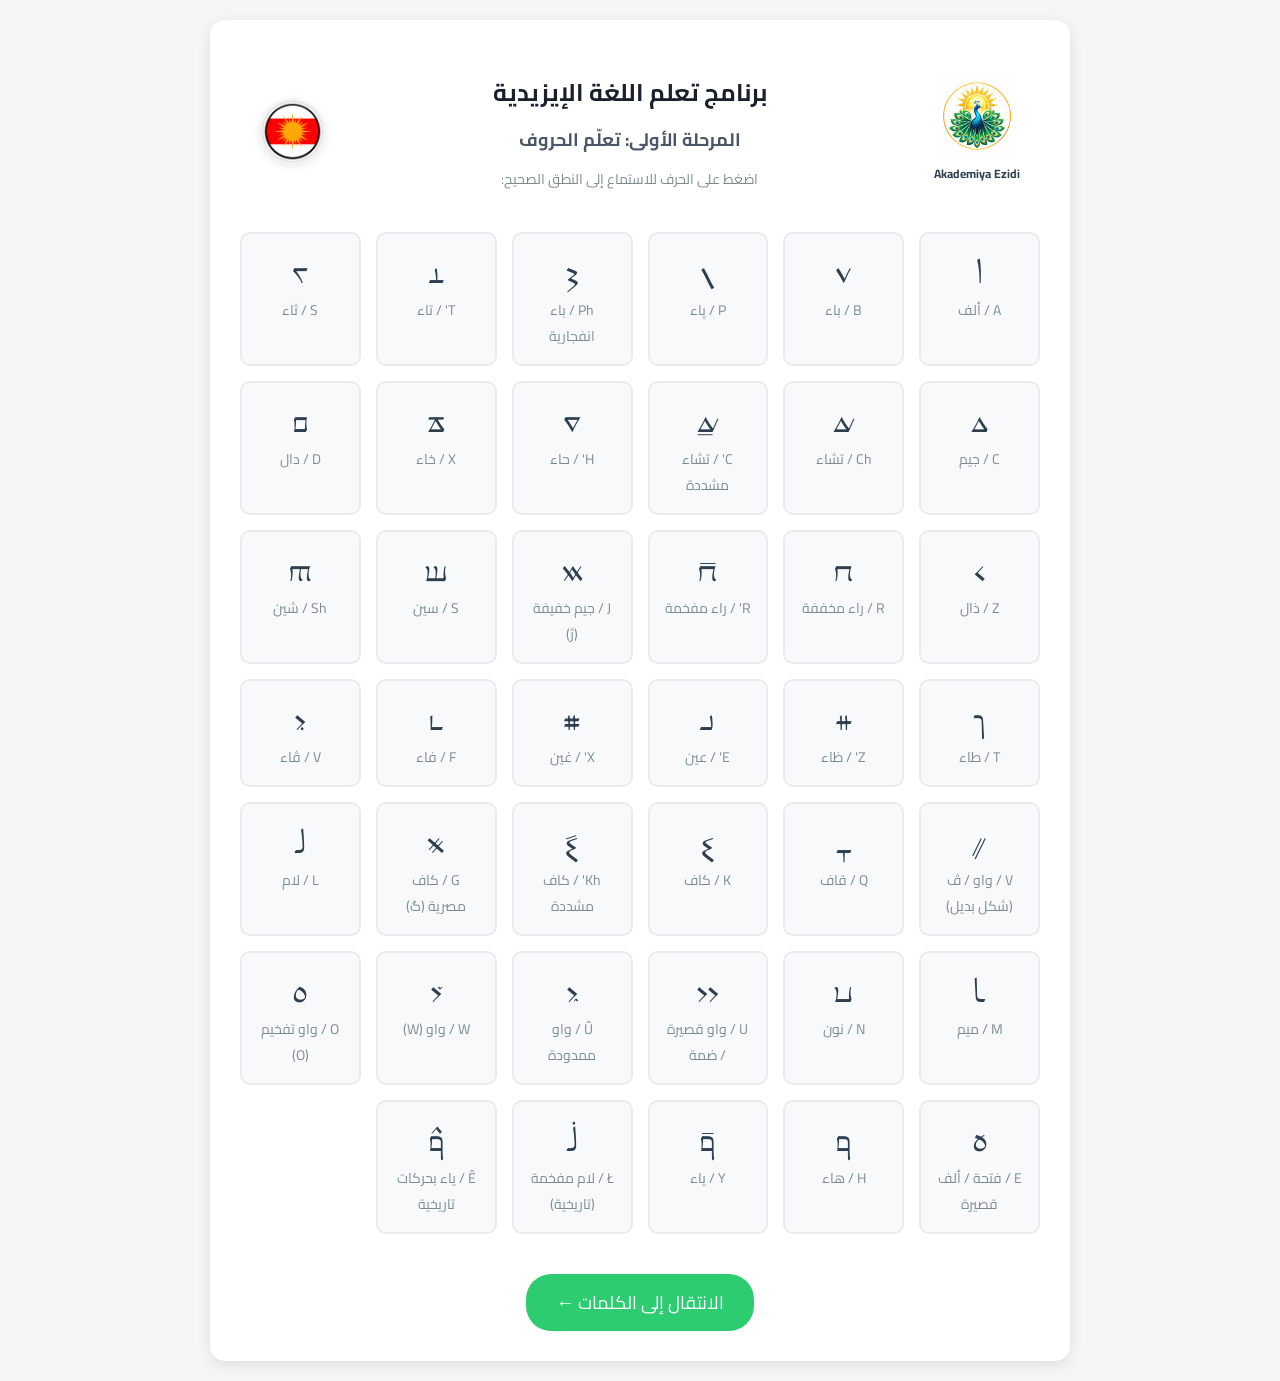
==== commit f483a989: "Remove inline display style from sections" ====
--- a/index.html
+++ b/index.html
@@ -35,14 +35,14 @@
             <button class="btn" onclick="goToWords()">الانتقال إلى الكلمات ←</button>
         </div>
 
-        <div id="words-section" class="section" style="display:none;">
+        <div id="words-section" class="section">
             <h2>المرحلة الثانية: تعلّم الكلمات</h2>
             <p>اضغط على الكلمة للاستماع إلى نطقها:</p>
             <div class="grid-container" id="words-grid"></div>
             <button class="btn" onclick="goToQuiz()">الانتقال إلى الاختبار ←</button>
         </div>
 
-        <div id="quiz-section" class="section" style="display:none;">
+        <div id="quiz-section" class="section">
             <h2>المرحلة الثالثة: الاختبار (Test)</h2>
             <div class="quiz-container">
                 <p id="quiz-question" style="font-size: 20px; font-weight: bold;"></p>
--- a/style.css
+++ b/style.css
@@ -230,3 +230,17 @@
         grid-template-columns: 1fr; /* خيارات الاختبار تحت بعض في الموبايل */
     }
 }
+
+/* ==========================================================================
+   أكواد التحكم بالإظهار والإخفاء (تمت إضافتها لربط الملف مع الجافا سكريبت والـ HTML)
+   ========================================================================== */
+
+/* إخفاء الأقسام والمراحل بشكل افتراضي */
+.section {
+    display: none;
+}
+
+/* إظهار المرحلة النشطة فقط */
+.section.active {
+    display: block;
+}
